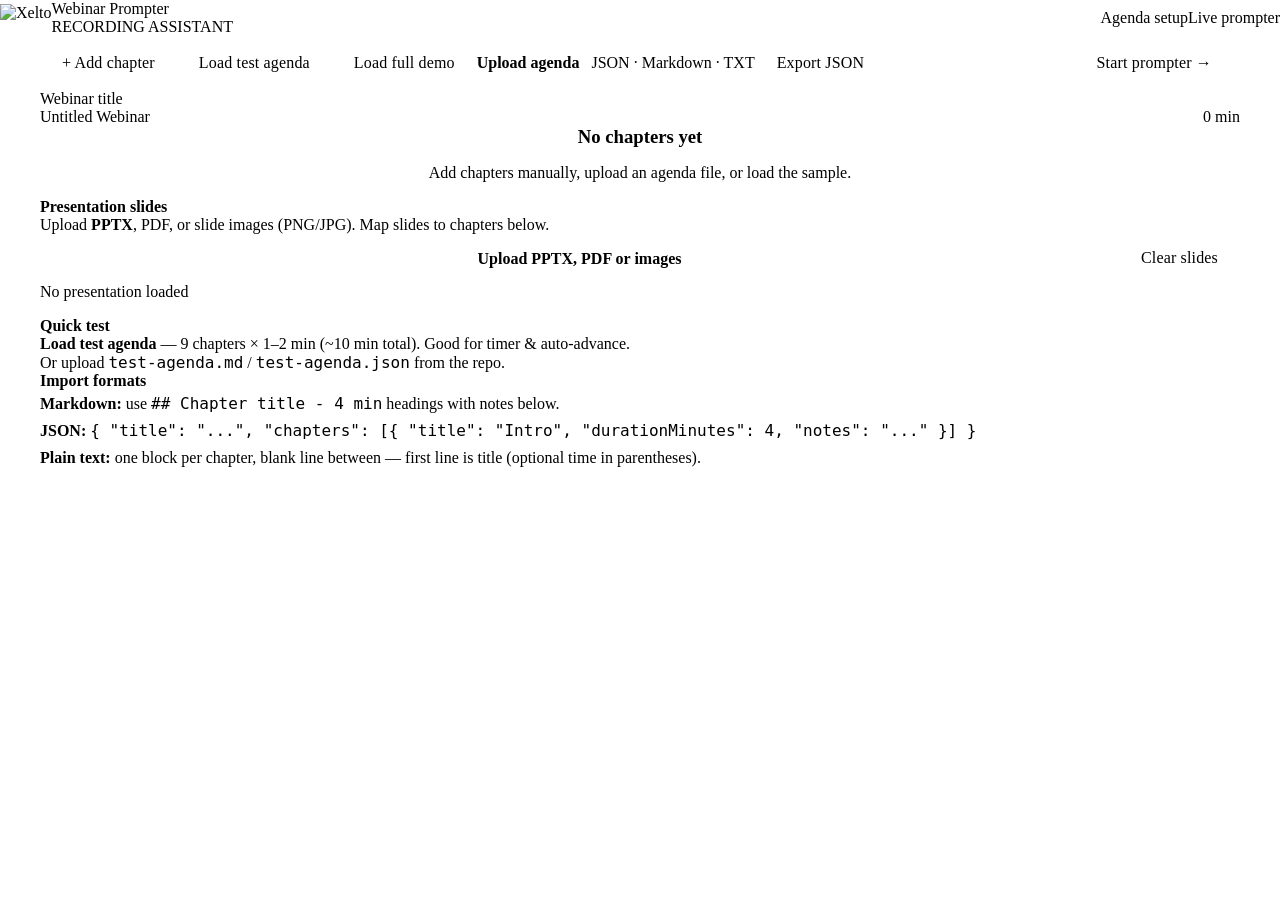
==== index.html @ 376e6796 "Make progress bars taller and more visible with glow and shimmer - Increase track height (16px promp" ====
<!DOCTYPE html>
<html lang="en">
<head>
  <meta charset="UTF-8" />
  <meta name="viewport" content="width=device-width, initial-scale=1.0" />
  <title>Xelto Webinar Prompter</title>
  <link rel="icon" href="assets/xelto/assets/logos/xelto-logo-compact.png" type="image/png" />
  <link rel="stylesheet" href="css/xelto.css" />
  <link rel="stylesheet" href="css/app.css" />
</head>
<body>
  <div class="app-shell">
    <header class="app-header">
      <div class="brand">
        <img class="brand-logo" src="assets/xelto/assets/logos/xelto-logo-white.png" alt="Xelto" />
        <div class="brand-text">
          <h1>Webinar Prompter</h1>
          <span>Recording assistant</span>
        </div>
      </div>
      <nav class="nav-tabs" role="tablist">
        <button class="nav-tab active" data-view="editor" role="tab">Agenda setup</button>
        <button class="nav-tab" data-view="prompter" role="tab">Live prompter</button>
      </nav>
    </header>

    <main class="app-main">
      <!-- Editor -->
      <section id="editor-view" class="view active">
        <div class="editor-toolbar">
          <button id="btn-add-chapter" class="btn btn-primary">+ Add chapter</button>
          <button id="btn-load-sample" class="btn btn-primary">Load test agenda</button>
          <button id="btn-load-demo" class="btn btn-secondary">Load full demo</button>
          <label class="upload-zone" id="upload-zone" style="padding: var(--space-2) var(--space-4); border-width: 1px;">
            <input id="file-input" type="file" accept=".json,.md,.markdown,.txt" />
            <strong>Upload agenda</strong>
            <span style="font-size: var(--text-xs); color: var(--color-text-muted); margin-left: 8px;">JSON · Markdown · TXT</span>
          </label>
          <button id="btn-export" class="btn btn-secondary">Export JSON</button>
          <span class="spacer"></span>
          <button id="btn-start-prompter" class="btn btn-primary btn-lg">Start prompter →</button>
        </div>

        <div class="webinar-meta">
          <div>
            <label class="label" for="webinar-title">Webinar title</label>
            <input id="webinar-title" class="input" type="text" placeholder="e.g. Q2 Product Update" />
          </div>
          <div class="total-time">
            <span class="total-time-label">Total duration</span>
            <span id="total-time-value" class="total-time-value">0 min</span>
          </div>
        </div>

        <div id="chapters-list" class="chapters-list"></div>

        <div class="card card-body presentation-upload" style="margin-top: var(--space-5);">
          <h3 style="margin: 0 0 var(--space-3); font-size: var(--t-h4);">Presentation slides</h3>
          <p style="margin: 0 0 var(--space-3); font-size: var(--t-small); color: var(--color-text-muted);">
            Upload <strong>PPTX</strong>, PDF, or slide images (PNG/JPG). Map slides to chapters below.
          </p>
          <div class="editor-toolbar" style="margin-bottom: 0;">
            <label class="upload-zone" id="slide-upload-zone" style="padding: var(--space-3) var(--space-4); border-width: 1px; flex: 1;">
              <input id="slide-input" type="file" accept=".pptx,.pdf,image/png,image/jpeg,image/webp,image/gif" multiple />
              <strong>Upload PPTX, PDF or images</strong>
            </label>
            <button id="btn-clear-slides" class="btn btn-ghost" type="button">Clear slides</button>
          </div>
          <p id="slide-deck-info" class="field-hint" style="margin-top: var(--space-3);">No presentation loaded</p>

          <div id="slide-picker-panel" class="slide-picker-panel" hidden>
            <div class="slide-picker-header">
              <span class="label" style="margin: 0;">Przypisz slajd do chapteru</span>
              <span id="slide-picker-hint" class="field-hint">Kliknij chapter „Przypisz”, potem slajd</span>
              <button id="btn-slide-picker-cancel" class="btn btn-ghost" type="button">Anuluj</button>
            </div>
            <div id="slide-picker-grid" class="slide-picker-grid"></div>
          </div>
        </div>

        <div class="card card-body" style="margin-top: var(--space-6);">
          <h3 style="margin: 0 0 var(--space-3); font-size: var(--t-h4);">Quick test</h3>
          <p style="margin: 0 0 var(--space-3); font-size: var(--t-small); color: var(--color-text-muted);">
            <strong>Load test agenda</strong> — 9 chapters × 1–2 min (~10 min total). Good for timer & auto-advance.<br />
            Or upload <code>test-agenda.md</code> / <code>test-agenda.json</code> from the repo.
          </p>
          <h3 style="margin: var(--space-4) 0 var(--space-3); font-size: var(--t-h4);">Import formats</h3>
          <p style="margin: 0; font-size: var(--text-sm); color: var(--color-text-muted); line-height: 1.7;">
            <strong>Markdown:</strong> use <code>## Chapter title - 4 min</code> headings with notes below.<br />
            <strong>JSON:</strong> <code>{ "title": "...", "chapters": [{ "title": "Intro", "durationMinutes": 4, "notes": "..." }] }</code><br />
            <strong>Plain text:</strong> one block per chapter, blank line between — first line is title (optional time in parentheses).
          </p>
        </div>
      </section>

      <!-- Prompter -->
      <section id="prompter-view" class="view prompter-view">
        <div id="prompter-empty" class="empty-state card card-body" style="display: none;">
          <h3>No agenda loaded</h3>
          <p>Go to Agenda setup and add chapters first.</p>
        </div>

        <div id="prompter-content" class="prompter-layout">
          <aside class="prompter-sidebar">
            <div class="card card-body">
              <div style="font-size: var(--text-xs); text-transform: uppercase; letter-spacing: 0.06em; color: var(--color-text-muted);">Webinar</div>
              <div id="prompter-webinar-title" style="font-weight: 700; font-size: var(--text-lg); margin-top: var(--space-1);">—</div>
            </div>

            <div class="card card-body" style="flex: 1; display: flex; flex-direction: column; min-height: 200px;">
              <div style="font-size: var(--text-xs); text-transform: uppercase; letter-spacing: 0.06em; color: var(--color-text-muted); margin-bottom: var(--space-3);">Agenda outline</div>
              <div id="agenda-outline" class="agenda-outline"></div>
            </div>

            <div class="card card-body">
              <div class="settings-row">
                <input id="auto-advance" type="checkbox" checked />
                <label for="auto-advance">Auto-advance chapters</label>
              </div>
              <div class="settings-row" style="margin-top: var(--space-3);">
                <label for="advance-delay">Advance delay</label>
                <select id="advance-delay" class="select" style="width: auto;">
                  <option value="2">2 sec</option>
                  <option value="3" selected>3 sec</option>
                  <option value="5">5 sec</option>
                  <option value="10">10 sec</option>
                </select>
              </div>
              <hr style="border: none; border-top: 1px solid var(--color-border); margin: var(--space-4) 0;" />
              <div class="settings-row">
                <label for="notes-scroll-mode">Notes scroll</label>
                <select id="notes-scroll-mode" class="select" style="width: auto; flex: 1;">
                  <option value="timer">Sync with timer</option>
                  <option value="slow">Auto — slow</option>
                  <option value="medium">Auto — medium</option>
                  <option value="fast">Auto — fast</option>
                  <option value="off">Manual only</option>
                </select>
              </div>
              <div class="settings-row" style="margin-top: var(--space-3);">
                <input id="show-slides" type="checkbox" checked />
                <label for="show-slides">Show slides panel</label>
              </div>
              <div class="settings-row" style="margin-top: var(--space-2);">
                <input id="sync-slides-chapters" type="checkbox" checked />
                <label for="sync-slides-chapters">Auto: slajd = nr chapteru (gdy brak mapowania)</label>
              </div>
              <button id="btn-notes-scroll-reset" class="btn btn-ghost" type="button" style="margin-top: var(--space-3); width: 100%;">↺ Reset notes scroll</button>
            </div>
          </aside>

          <div class="prompter-stage">
            <div class="prompter-header">
              <div>
                <div id="chapter-number" class="chapter-label">Chapter 1 of 5</div>
                <h2 id="chapter-title-display" class="chapter-title">Intro</h2>
              </div>
              <div class="timer-block">
                <div id="timer-display" class="timer-display">04:00</div>
                <div class="timer-meta"><span id="timer-planned">/ 04:00 planned</span></div>
              </div>
            </div>

            <div class="progress-section">
              <div class="progress-labels">
                <span>This chapter</span>
                <span id="chapter-progress-label">0%</span>
              </div>
              <div class="progress-track">
                <div id="chapter-progress-fill" class="progress-fill" style="width: 0%"></div>
              </div>
            </div>

            <div class="progress-section">
              <div class="progress-labels">
                <span>Overall webinar</span>
                <span id="overall-progress-label">0%</span>
              </div>
              <div class="progress-track">
                <div id="overall-progress-fill" class="progress-fill overall" style="width: 0%"></div>
              </div>
            </div>

            <div class="prompter-main">
              <div id="slides-panel" class="slides-panel">
                <div class="slide-frame slide-frame--current">
                  <div class="slide-frame-header">
                    <span class="slide-label">Current slide</span>
                    <span id="slide-current-num" class="slide-num">—</span>
                  </div>
                  <div class="slide-img-wrap">
                    <img id="slide-current" class="slide-img" alt="Current slide" hidden />
                    <div id="slide-current-empty" class="slide-empty">No presentation — upload PDF or images in Agenda setup</div>
                  </div>
                </div>
                <div class="slide-frame slide-frame--next">
                  <div class="slide-frame-header">
                    <span class="slide-label">Next slide</span>
                    <span id="slide-next-num" class="slide-num">—</span>
                  </div>
                  <div class="slide-img-wrap slide-img-wrap--small">
                    <img id="slide-next" class="slide-img" alt="Next slide" hidden />
                    <div id="slide-next-empty" class="slide-empty">—</div>
                  </div>
                </div>
                <div class="slide-nav">
                  <button id="btn-slide-prev" class="btn btn-ghost btn-on-dark btn-icon" type="button" title="Previous slide">←</button>
                  <button id="btn-slide-next" class="btn btn-ghost btn-on-dark btn-icon" type="button" title="Next slide">→</button>
                </div>
              </div>

              <div class="notes-panel">
                <div class="notes-panel-header">
                  <h3>Speaker notes</h3>
                  <div class="notes-scroll-actions">
                    <button id="btn-notes-up" class="btn btn-ghost btn-on-dark btn-icon" type="button" title="Scroll up">▲</button>
                    <button id="btn-notes-down" class="btn btn-ghost btn-on-dark btn-icon" type="button" title="Scroll down">▼</button>
                  </div>
                </div>
                <div class="notes-scrollable" id="notes-scroll-panel">
                  <div id="notes-content" class="notes-content empty">No notes for this chapter.</div>
                </div>
              </div>
            </div>

            <div class="prompter-controls">
              <button id="btn-prev" class="btn btn-secondary" title="Previous chapter">← Prev</button>
              <button id="btn-play-pause" class="btn btn-primary btn-lg btn-play-pause">Start</button>
              <button id="btn-next" class="btn btn-secondary" title="Next chapter">Next →</button>
              <button id="btn-reset-chapter" class="btn btn-ghost btn-on-dark" title="Reset chapter timer">↺ Reset</button>
              <button id="btn-add-minute" class="btn btn-ghost btn-on-dark" title="Add 1 minute">+1 min</button>
              <button id="btn-fullscreen" class="btn btn-secondary" title="Fullscreen mode">⛶ Fullscreen</button>
            </div>

            <p class="keyboard-hints">
              <kbd>Space</kbd> start/pause · <kbd>←</kbd><kbd>→</kbd> chapter ·
              <kbd>PgUp</kbd><kbd>PgDn</kbd> slide · <kbd>↑</kbd><kbd>↓</kbd> notes ·
              <kbd>R</kbd> reset · <kbd>F</kbd> fullscreen
            </p>
          </div>
        </div>
      </section>
    </main>
  </div>

  <!-- Fullscreen overlay -->
  <div id="prompter-fullscreen" class="prompter-fullscreen">
    <div class="fs-header">
      <img class="fs-logo" src="assets/xelto/assets/logos/xelto-logo-white.png" alt="Xelto" />
      <button id="btn-exit-fullscreen" class="btn btn-on-dark fullscreen-exit">✕ Exit</button>
    </div>

    <div class="fullscreen-top">
      <div>
        <div class="chapter-label" id="fs-chapter-number">Chapter 1 of 9</div>
        <h2 id="fs-chapter-title" class="chapter-title">—</h2>
      </div>
      <div id="fs-timer" class="timer-display">00:00</div>
    </div>

    <div class="progress-track progress-track--fs" style="flex-shrink: 0;">
      <div id="fs-progress-fill" class="progress-fill" style="width: 0%"></div>
    </div>

    <div class="fs-body-grid">
      <div id="fs-slides-panel" class="fs-slides-panel">
        <div class="slide-frame slide-frame--current">
          <span class="slide-label">Current</span>
          <div class="slide-img-wrap">
            <img id="fs-slide-current" class="slide-img" alt="" hidden />
          </div>
        </div>
        <div class="slide-frame slide-frame--next">
          <span class="slide-label">Next</span>
          <div class="slide-img-wrap slide-img-wrap--small">
            <img id="fs-slide-next" class="slide-img" alt="" hidden />
          </div>
        </div>
      </div>

      <div class="fs-notes-panel">
        <div class="notes-panel-header">
          <h3 class="fs-notes-label">Speaker notes</h3>
          <div class="notes-scroll-actions">
            <button id="fs-btn-notes-up" class="btn btn-ghost btn-on-dark btn-icon" type="button">▲</button>
            <button id="fs-btn-notes-down" class="btn btn-ghost btn-on-dark btn-icon" type="button">▼</button>
          </div>
        </div>
        <div class="notes-scrollable" id="fs-notes-scroll-panel">
          <div id="fs-notes" class="notes-content">—</div>
        </div>
      </div>
    </div>

    <div class="fs-controls">
      <button id="fs-btn-prev" class="btn btn-secondary" title="Previous">← Prev</button>
      <button id="fs-btn-play-pause" class="btn btn-primary btn-lg btn-play-pause">Start</button>
      <button id="fs-btn-next" class="btn btn-secondary" title="Next">Next →</button>
      <button id="fs-btn-reset" class="btn btn-ghost btn-on-dark" title="Reset">↺ Reset</button>
      <button id="fs-btn-add-minute" class="btn btn-ghost btn-on-dark" title="+1 min">+1 min</button>
    </div>
  </div>

  <!-- Auto-advance countdown -->
  <div id="advance-overlay" class="advance-overlay">
    <div class="advance-overlay-content">
      <div id="advance-count" class="advance-countdown">3</div>
      <p>Next chapter starting… <button id="advance-cancel" class="btn btn-on-dark" style="margin-left: 8px;">Cancel</button></p>
    </div>
  </div>

  <div id="toast" class="toast" role="status"></div>

  <script type="module" src="js/app.js"></script>
</body>
</html>
---- css/xelto.css ----
/* Webinar prompter — built on official Xelto design system */
@import url("../assets/xelto/colors_and_type.css");

/* App semantic aliases (map to DS tokens) */
:root {
  --color-bg: var(--bg-2);
  --color-surface: var(--bg-1);
  --color-surface-elevated: var(--bg-1);
  --color-text: var(--fg-1);
  --color-text-muted: var(--fg-3);
  --color-text-inverse: var(--fg-on-dark);
  --color-primary: var(--accent);
  --color-primary-hover: #ff2233;
  --color-accent: var(--brand);
  --color-border: var(--line);
  --color-success: var(--xel-indigo-300);
  --color-danger: var(--xel-red);

  --radius-sm: var(--r-sm);
  --radius-md: var(--r-md);
  --radius-lg: var(--r-lg);
  --radius-full: var(--r-pill);

  --shadow-sm: var(--shadow-sm);
  --shadow-md: var(--shadow-md);
  --shadow-lg: var(--shadow-lg);

  --transition-fast: 150ms ease;
  --transition-base: 250ms ease;
}

.prompter-theme {
  --color-bg: var(--xel-navy);
  --color-surface: var(--xel-navy-800);
  --color-surface-elevated: var(--xel-indigo-700);
  --color-text: var(--fg-on-dark);
  --color-text-muted: var(--fg-on-dark-2);
  --color-border: rgba(255, 255, 255, 0.12);
}

*,
*::before,
*::after {
  box-sizing: border-box;
}

html {
  font-size: 16px;
  -webkit-font-smoothing: antialiased;
}

body {
  margin: 0;
  font-family: var(--font-sans);
  font-size: var(--t-body);
  line-height: var(--lh-normal);
  color: var(--color-text);
  background: var(--color-bg);
}

/* Buttons — matches core/Button.jsx */
.btn {
  display: inline-flex;
  align-items: center;
  justify-content: center;
  gap: 9px;
  padding: 13px 22px;
  font-family: var(--font-sans);
  font-size: var(--t-small);
  font-weight: var(--fw-semibold);
  letter-spacing: 0.01em;
  line-height: 1.4;
  border: 0;
  border-radius: var(--r-sm);
  cursor: pointer;
  transition: all 0.2s cubic-bezier(0.2, 0.7, 0.2, 1);
  white-space: nowrap;
}

.btn:active:not(:disabled) {
  transform: scale(0.98);
}

.btn:disabled {
  opacity: 0.5;
  cursor: not-allowed;
}

.btn-primary {
  background: var(--xel-red);
  color: var(--xel-white);
  box-shadow: var(--shadow-sm);
}

.btn-primary:hover:not(:disabled) {
  background: var(--color-primary-hover);
  box-shadow: var(--shadow-glow);
}

.btn-secondary {
  background: var(--xel-indigo);
  color: var(--xel-white);
}

.btn-secondary:hover:not(:disabled) {
  background: var(--xel-indigo-700);
}

.btn-ghost {
  background: transparent;
  color: var(--xel-indigo);
  border: 1.5px solid var(--line-strong);
}

.btn-ghost:hover:not(:disabled) {
  background: var(--xel-indigo-100);
}

/* Buttons on dark surfaces (prompter + fullscreen) */
.btn-on-dark,
.prompter-theme .prompter-controls .btn-ghost,
.prompter-fullscreen .btn-ghost {
  background: rgba(255, 255, 255, 0.1);
  color: var(--xel-white);
  border: 1.5px solid rgba(255, 255, 255, 0.35);
}

.btn-on-dark:hover:not(:disabled),
.prompter-theme .prompter-controls .btn-ghost:hover:not(:disabled),
.prompter-fullscreen .btn-ghost:hover:not(:disabled) {
  background: rgba(255, 255, 255, 0.18);
  color: var(--xel-white);
}

.prompter-theme .btn-ghost {
  color: var(--fg-on-dark);
  border-color: rgba(255, 255, 255, 0.3);
}

.prompter-theme .btn-ghost:hover:not(:disabled) {
  background: rgba(255, 255, 255, 0.08);
}

.btn-danger {
  background: transparent;
  color: var(--xel-red);
  border: 1.5px solid var(--xel-red);
}

.btn-danger:hover:not(:disabled) {
  background: var(--xel-red);
  color: var(--xel-white);
}

.btn-lg {
  padding: 16px 28px;
  font-size: var(--t-body);
}

.btn-icon {
  padding: 9px;
  min-width: 2.25rem;
}

/* Form controls */
.input,
.textarea,
.select {
  width: 100%;
  padding: var(--space-2) var(--space-3);
  font-family: var(--font-sans);
  font-size: var(--t-small);
  color: var(--color-text);
  background: var(--color-surface);
  border: 1px solid var(--color-border);
  border-radius: var(--r-sm);
  transition: border-color var(--transition-fast), box-shadow var(--transition-fast);
}

.input:focus,
.textarea:focus,
.select:focus {
  outline: none;
  border-color: var(--focus);
  box-shadow: 0 0 0 3px rgba(44, 39, 96, 0.12);
}

.textarea {
  resize: vertical;
  min-height: 4rem;
}

.label {
  display: block;
  margin-bottom: var(--space-1);
  font-size: var(--t-small);
  font-weight: var(--fw-semibold);
  color: var(--color-text);
}

.field-hint {
  margin-top: var(--space-1);
  font-size: var(--t-caption);
  color: var(--color-text-muted);
}

/* Cards */
.card {
  background: var(--color-surface);
  border: 1px solid var(--color-border);
  border-radius: var(--r-md);
  box-shadow: var(--shadow-sm);
}

.card-header {
  padding: var(--space-4) var(--space-5);
  border-bottom: 1px solid var(--color-border);
}

.card-body {
  padding: var(--space-5);
}

/* Progress bar — brand gradient */
.progress-track {
  height: 12px;
  background: var(--xel-grey-light);
  border-radius: var(--r-pill);
  overflow: hidden;
  box-shadow: inset 0 1px 4px rgba(8, 22, 45, 0.12);
}

.prompter-theme .progress-track {
  height: 16px;
  background: rgba(255, 255, 255, 0.14);
  box-shadow: inset 0 2px 8px rgba(0, 0, 0, 0.4);
  border: 1px solid rgba(255, 255, 255, 0.14);
}

.progress-fill {
  position: relative;
  height: 100%;
  background: var(--xel-gradient);
  border-radius: var(--r-pill);
  transition: width 100ms linear;
  box-shadow:
    0 0 14px rgba(227, 6, 19, 0.65),
    0 0 6px rgba(227, 6, 19, 0.45),
    inset 0 1px 0 rgba(255, 255, 255, 0.25);
}

.progress-fill::after {
  content: "";
  position: absolute;
  top: 2px;
  right: 3px;
  bottom: 2px;
  width: 5px;
  border-radius: var(--r-pill);
  background: rgba(255, 255, 255, 0.85);
  box-shadow: 0 0 10px rgba(255, 255, 255, 0.7);
  animation: progress-edge-pulse 1.4s ease-in-out infinite;
}

.progress-fill.overall {
  background: var(--xel-gradient-soft);
  box-shadow:
    0 0 14px rgba(44, 39, 96, 0.55),
    0 0 8px rgba(227, 6, 19, 0.35),
    inset 0 1px 0 rgba(255, 255, 255, 0.2);
}

.progress-running .progress-fill::before {
  content: "";
  position: absolute;
  inset: 0;
  border-radius: inherit;
  background: linear-gradient(
    105deg,
    transparent 0%,
    transparent 40%,
    rgba(255, 255, 255, 0.35) 50%,
    transparent 60%,
    transparent 100%
  );
  background-size: 220% 100%;
  animation: progress-shimmer 2.2s linear infinite;
}

@keyframes progress-edge-pulse {
  0%,
  100% {
    opacity: 0.55;
    transform: scaleY(0.85);
  }
  50% {
    opacity: 1;
    transform: scaleY(1);
  }
}

@keyframes progress-shimmer {
  0% {
    background-position: 120% 0;
  }
  100% {
    background-position: -120% 0;
  }
}

/* Badge */
.badge {
  display: inline-flex;
  align-items: center;
  padding: 2px 8px;
  font-family: var(--font-mono);
  font-size: 11px;
  font-weight: var(--fw-semibold);
  letter-spacing: 0.04em;
  border-radius: var(--r-pill);
  background: var(--xel-grey-bg);
  color: var(--fg-3);
}

.badge-active {
  background: var(--xel-red-50);
  color: var(--xel-red);
}

.badge-done {
  background: var(--xel-indigo-100);
  color: var(--xel-indigo);
}

/* Eyebrow label — from slide system */
.eyebrow {
  font-family: var(--font-sans);
  font-weight: var(--fw-bold);
  font-size: var(--t-caption);
  letter-spacing: var(--tracking-wide);
  text-transform: uppercase;
  color: var(--accent);
}

.accent-rule {
  width: 64px;
  height: 5px;
  border-radius: var(--r-pill);
  background: var(--xel-gradient);
}
---- css/app.css ----
.app-shell {
  min-height: 100vh;
  display: flex;
  flex-direction: column;
}

/* Header — dark navy like slide TitleSlide */
.app-header {
  display: flex;
  align-items: center;
  justify-content: space-between;
  gap: var(--space-4);
  padding: var(--space-4) var(--space-6);
  background: var(--xel-navy);
  color: var(--xel-white);
  box-shadow: var(--shadow-md);
}

.brand {
  display: flex;
  align-items: center;
  gap: var(--space-4);
}

.brand-logo {
  height: 28px;
  width: auto;
  max-width: 110px;
  object-fit: contain;
  object-position: left center;
  display: block;
  flex-shrink: 0;
}

.brand-text h1 {
  margin: 0;
  font-family: var(--font-display);
  font-size: var(--t-h4);
  font-weight: var(--fw-bold);
  letter-spacing: var(--tracking-tight);
}

.brand-text span {
  font-size: var(--t-caption);
  color: var(--fg-on-dark-2);
  text-transform: uppercase;
  letter-spacing: var(--tracking-wide);
}

.nav-tabs {
  display: flex;
  gap: var(--space-1);
  background: var(--xel-navy-800);
  padding: var(--space-1);
  border-radius: var(--r-md);
}

.nav-tab {
  padding: var(--space-2) var(--space-4);
  font-family: var(--font-sans);
  font-size: var(--t-small);
  font-weight: var(--fw-semibold);
  color: var(--fg-on-dark-2);
  background: transparent;
  border: none;
  border-radius: var(--r-sm);
  cursor: pointer;
  transition: all var(--transition-fast);
}

.nav-tab:hover {
  color: var(--xel-white);
}

.nav-tab.active {
  background: var(--xel-red);
  color: var(--xel-white);
}

.app-main {
  flex: 1;
  padding: var(--space-6);
  max-width: 1200px;
  width: 100%;
  margin: 0 auto;
}

.view {
  display: none;
}

.view.active {
  display: block;
}

/* Editor */
.editor-toolbar {
  display: flex;
  flex-wrap: wrap;
  align-items: center;
  gap: var(--space-3);
  margin-bottom: var(--space-5);
}

.editor-toolbar .spacer {
  flex: 1;
}

.webinar-meta {
  display: grid;
  grid-template-columns: 1fr auto;
  gap: var(--space-4);
  margin-bottom: var(--space-5);
}

.total-time {
  display: flex;
  flex-direction: column;
  align-items: flex-end;
  justify-content: center;
  padding: var(--space-4) var(--space-5);
  background: var(--xel-indigo);
  color: var(--xel-white);
  border-radius: var(--r-md);
  min-width: 140px;
  box-shadow: var(--shadow-md);
}

.total-time-label {
  font-size: var(--t-caption);
  text-transform: uppercase;
  letter-spacing: var(--tracking-wide);
  color: rgba(255, 255, 255, 0.72);
}

.total-time-value {
  font-family: var(--font-mono);
  font-size: var(--t-h3);
  font-weight: var(--fw-semibold);
  font-variant-numeric: tabular-nums;
}

.chapters-list {
  display: flex;
  flex-direction: column;
  gap: var(--space-3);
}

.chapter-card {
  display: grid;
  grid-template-columns: auto 1fr auto;
  gap: var(--space-4);
  padding: var(--space-4);
  background: var(--color-surface);
  border: 1px solid var(--color-border);
  border-radius: var(--r-md);
  transition: border-color var(--transition-fast), box-shadow var(--transition-fast);
}

.chapter-card:hover {
  border-color: var(--xel-indigo-300);
  box-shadow: var(--shadow-sm);
}

.chapter-card.dragging {
  opacity: 0.5;
}

.chapter-drag {
  display: flex;
  flex-direction: column;
  align-items: center;
  gap: var(--space-1);
  padding-top: var(--space-2);
  color: var(--color-text-muted);
  cursor: grab;
  user-select: none;
}

.chapter-drag:active {
  cursor: grabbing;
}

.chapter-index {
  font-family: var(--font-mono);
  font-size: var(--t-caption);
  font-weight: var(--fw-semibold);
  color: var(--xel-red);
}

.chapter-fields {
  display: grid;
  grid-template-columns: 1fr 100px;
  gap: var(--space-3);
}

.chapter-fields .notes-field {
  grid-column: 1 / -1;
}

.chapter-actions {
  display: flex;
  flex-direction: column;
  gap: var(--space-2);
  padding-top: var(--space-1);
}

.empty-state {
  text-align: center;
  padding: var(--space-9) var(--space-6);
  color: var(--color-text-muted);
}

.empty-state h3 {
  margin: 0 0 var(--space-2);
  font-family: var(--font-display);
  color: var(--color-text);
}

.upload-zone {
  border: 2px dashed var(--line);
  border-radius: var(--r-md);
  padding: var(--space-8);
  text-align: center;
  cursor: pointer;
  transition: border-color var(--transition-fast), background var(--transition-fast);
}

.upload-zone:hover,
.upload-zone.dragover {
  border-color: var(--xel-red);
  background: var(--xel-red-50);
}

.upload-zone input {
  display: none;
}

.upload-zone p {
  margin: var(--space-2) 0 0;
  font-size: var(--t-small);
  color: var(--color-text-muted);
}

/* Prompter */
.prompter-view {
  min-height: calc(100vh - 80px);
}

.prompter-view.active {
  display: flex;
  flex-direction: column;
}

.prompter-layout {
  flex: 1;
  display: grid;
  grid-template-columns: 280px 1fr;
  gap: var(--space-5);
  min-height: 0;
}

.prompter-sidebar {
  display: flex;
  flex-direction: column;
  gap: var(--space-4);
}

.agenda-outline {
  flex: 1;
  overflow-y: auto;
  display: flex;
  flex-direction: column;
  gap: 0;
}

/* Agenda outline — styled like AgendaSlide */
.outline-item {
  display: flex;
  align-items: flex-start;
  gap: var(--space-3);
  padding: var(--space-3) var(--space-2);
  border-bottom: 1px solid var(--color-border);
  font-size: var(--t-small);
  cursor: pointer;
  transition: background var(--transition-fast);
}

.outline-item:hover {
  background: var(--xel-grey-bg);
}

.prompter-theme .outline-item {
  border-bottom-color: rgba(255, 255, 255, 0.1);
}

.prompter-theme .outline-item .title {
  color: rgba(255, 255, 255, 0.92);
}

.prompter-theme .outline-item .time {
  color: rgba(255, 255, 255, 0.5);
}

.prompter-theme .outline-item:hover {
  background: rgba(255, 255, 255, 0.08);
}

.outline-item.current {
  background: var(--xel-red-50);
  border-left: 3px solid var(--xel-red);
  padding-left: calc(var(--space-2) - 3px);
}

.prompter-theme .outline-item.current {
  background: rgba(227, 6, 19, 0.22);
  border-left-color: var(--xel-red);
}

.prompter-theme .outline-item.current .title {
  color: var(--xel-white);
}

.prompter-theme .outline-item.current .outline-num {
  color: var(--xel-red);
  filter: brightness(1.3);
}

.prompter-theme .outline-item.current .time {
  color: rgba(255, 255, 255, 0.72);
}

.outline-item.done {
  opacity: 0.55;
}

.outline-item .outline-num {
  font-family: var(--font-mono);
  font-weight: var(--fw-semibold);
  font-size: var(--t-small);
  color: var(--xel-red);
  min-width: 28px;
}

.outline-item .time {
  flex-shrink: 0;
  font-family: var(--font-mono);
  font-variant-numeric: tabular-nums;
  font-size: var(--t-caption);
  color: var(--color-text-muted);
}

.outline-item .title {
  flex: 1;
  font-weight: var(--fw-semibold);
}

.prompter-stage {
  display: flex;
  flex-direction: column;
  gap: var(--space-5);
  padding: var(--space-6);
  background: var(--xel-navy-800);
  border: 1px solid rgba(255, 255, 255, 0.1);
  border-radius: var(--r-lg);
  box-shadow: var(--shadow-md);
  color: var(--xel-white);
}

.prompter-theme .prompter-stage .chapter-title,
.prompter-theme .prompter-stage .timer-display {
  color: var(--xel-white);
}

.prompter-theme .prompter-stage .timer-meta,
.prompter-theme .prompter-stage .progress-labels {
  color: rgba(255, 255, 255, 0.75);
  font-size: var(--t-small);
}

.prompter-theme .prompter-stage .progress-labels span:last-child {
  color: var(--xel-white);
  font-family: var(--font-mono);
  font-size: var(--t-small);
}

.prompter-theme .progress-section {
  gap: var(--space-3);
}

.prompter-fullscreen .progress-track {
  height: 18px;
}

.prompter-theme .prompter-stage .notes-panel {
  background: rgba(255, 255, 255, 0.07);
  border-color: rgba(255, 255, 255, 0.12);
  flex: 1;
  min-height: 0;
  display: flex;
  flex-direction: column;
}

.prompter-theme .prompter-stage .notes-scrollable {
  flex: 1;
  min-height: 120px;
}

.prompter-theme .prompter-stage .notes-panel h3 {
  color: rgba(255, 255, 255, 0.55);
}

.prompter-theme .prompter-stage .notes-content {
  color: rgba(255, 255, 255, 0.92);
}

.prompter-theme .prompter-stage .notes-content.empty {
  color: rgba(255, 255, 255, 0.45);
}

.prompter-theme .prompter-controls {
  background: rgba(0, 0, 0, 0.25);
  border-top-color: rgba(255, 255, 255, 0.12);
}

.prompter-theme .keyboard-hints {
  color: rgba(255, 255, 255, 0.5);
}

.prompter-theme .keyboard-hints kbd {
  background: rgba(255, 255, 255, 0.1);
  border-color: rgba(255, 255, 255, 0.2);
  color: rgba(255, 255, 255, 0.85);
}

.prompter-header {
  display: flex;
  align-items: flex-start;
  justify-content: space-between;
  gap: var(--space-4);
}

.chapter-label {
  margin-bottom: var(--space-1);
  font-family: var(--font-sans);
  font-weight: var(--fw-bold);
  font-size: var(--t-caption);
  letter-spacing: var(--tracking-wide);
  text-transform: uppercase;
  color: var(--xel-red);
}

.chapter-title {
  margin: 0;
  font-family: var(--font-display);
  font-size: var(--t-h1);
  font-weight: var(--fw-bold);
  line-height: var(--lh-snug);
  letter-spacing: var(--tracking-tight);
}

.timer-block {
  text-align: right;
  flex-shrink: 0;
}

.timer-display {
  font-size: clamp(2.5rem, 6vw, 4rem);
  font-weight: var(--fw-semibold);
  font-variant-numeric: tabular-nums;
  line-height: 1;
  color: var(--color-text);
  font-family: var(--font-mono);
}

.timer-display.warning {
  color: var(--xel-red);
}

.timer-display.critical {
  color: var(--xel-red);
  animation: pulse 1s ease infinite;
  text-shadow: var(--shadow-glow);
}

@keyframes pulse {
  0%,
  100% {
    opacity: 1;
  }
  50% {
    opacity: 0.7;
  }
}

.timer-meta {
  font-size: var(--t-small);
  color: var(--color-text-muted);
  margin-top: var(--space-1);
  font-family: var(--font-mono);
}

.progress-section {
  display: flex;
  flex-direction: column;
  gap: var(--space-2);
}

.progress-labels {
  display: flex;
  justify-content: space-between;
  font-size: var(--t-caption);
  color: var(--color-text-muted);
  text-transform: uppercase;
  letter-spacing: var(--tracking-wide);
  font-weight: var(--fw-bold);
}

.notes-panel {
  flex: 1;
  padding: var(--space-5);
  background: var(--xel-grey-bg);
  border-radius: var(--r-md);
  border: 1px solid var(--color-border);
  min-height: 200px;
  display: flex;
  flex-direction: column;
  min-height: 0;
}

.notes-scrollable {
  overflow-y: auto;
  max-height: min(420px, 45vh);
  scroll-behavior: smooth;
}

.notes-panel-header {
  display: flex;
  align-items: center;
  justify-content: space-between;
  gap: var(--space-3);
  flex-shrink: 0;
  margin-bottom: var(--space-3);
}

.notes-panel-header h3 {
  margin: 0;
}

.notes-scroll-actions {
  display: flex;
  gap: var(--space-1);
}

.prompter-main {
  display: grid;
  grid-template-columns: minmax(200px, 340px) 1fr;
  gap: var(--space-4);
  flex: 1;
  min-height: 0;
}

.prompter-main.slides-hidden {
  grid-template-columns: 1fr;
}

.prompter-main.slides-hidden .slides-panel {
  display: none;
}

/* Slides panel */
.slides-panel {
  display: flex;
  flex-direction: column;
  gap: var(--space-3);
  min-width: 0;
}

.slide-frame {
  background: rgba(0, 0, 0, 0.35);
  border: 1px solid rgba(255, 255, 255, 0.12);
  border-radius: var(--r-md);
  padding: var(--space-3);
}

.slide-frame-header {
  display: flex;
  justify-content: space-between;
  align-items: center;
  margin-bottom: var(--space-2);
}

.slide-label {
  font-size: var(--t-caption);
  font-weight: var(--fw-bold);
  text-transform: uppercase;
  letter-spacing: var(--tracking-wide);
  color: rgba(255, 255, 255, 0.55);
}

.slide-num {
  font-family: var(--font-mono);
  font-size: var(--t-caption);
  color: var(--xel-red);
}

.slide-img-wrap {
  aspect-ratio: 16 / 9;
  background: rgba(0, 0, 0, 0.4);
  border-radius: var(--r-sm);
  overflow: hidden;
  display: flex;
  align-items: center;
  justify-content: center;
}

.slide-img-wrap--small {
  aspect-ratio: 16 / 9;
  max-height: 100px;
}

.slide-img {
  width: 100%;
  height: 100%;
  object-fit: contain;
  display: block;
}

.slide-empty {
  font-size: var(--t-caption);
  color: rgba(255, 255, 255, 0.4);
  text-align: center;
  padding: var(--space-4);
  line-height: 1.4;
}

.slide-nav {
  display: flex;
  gap: var(--space-2);
  justify-content: center;
}

.presentation-upload .upload-zone {
  margin: 0;
  padding: var(--space-4);
}

.slide-map-fields {
  grid-column: 1 / -1;
  display: grid;
  grid-template-columns: 90px 90px 1fr auto;
  gap: var(--space-3);
  align-items: end;
  padding-top: var(--space-2);
  border-top: 1px dashed var(--color-border);
  margin-top: var(--space-2);
}

.slide-map-fields .field-hint-inline {
  font-size: var(--t-caption);
  color: var(--color-text-muted);
  align-self: center;
}

.slide-picker-panel {
  margin-top: var(--space-4);
  padding: var(--space-4);
  border: 1px solid var(--color-border);
  border-radius: var(--r-md);
  background: var(--xel-grey-bg);
}

.slide-picker-panel[hidden] {
  display: none !important;
}

.slide-picker-header {
  display: flex;
  flex-wrap: wrap;
  align-items: center;
  gap: var(--space-3);
  margin-bottom: var(--space-3);
}

.slide-picker-grid {
  display: grid;
  grid-template-columns: repeat(auto-fill, minmax(100px, 1fr));
  gap: var(--space-2);
  max-height: 280px;
  overflow-y: auto;
}

.slide-picker-thumb {
  position: relative;
  aspect-ratio: 16 / 9;
  border: 2px solid var(--color-border);
  border-radius: var(--r-sm);
  overflow: hidden;
  cursor: pointer;
  background: var(--xel-navy);
  padding: 0;
}

.slide-picker-thumb:hover {
  border-color: var(--xel-indigo-300);
}

.slide-picker-thumb.picking-active {
  border-color: var(--xel-red);
  box-shadow: 0 0 0 2px rgba(227, 6, 19, 0.35);
}

.slide-picker-thumb img {
  width: 100%;
  height: 100%;
  object-fit: cover;
  display: block;
}

.slide-picker-thumb span {
  position: absolute;
  bottom: 2px;
  left: 4px;
  font-family: var(--font-mono);
  font-size: 10px;
  font-weight: 600;
  color: #fff;
  text-shadow: 0 1px 3px rgba(0, 0, 0, 0.8);
}

.chapter-card.picking-slide {
  outline: 2px solid var(--xel-red);
  outline-offset: 2px;
}

.slide-range-badge {
  display: inline-block;
  margin-left: var(--space-2);
  font-family: var(--font-mono);
  font-size: var(--t-caption);
  color: var(--xel-indigo);
  background: var(--xel-indigo-100);
  padding: 2px 6px;
  border-radius: var(--r-pill);
}

.notes-panel h3 {
  margin: 0 0 var(--space-3);
  font-size: var(--t-caption);
  font-weight: var(--fw-bold);
  text-transform: uppercase;
  letter-spacing: var(--tracking-wide);
  color: var(--color-text-muted);
}

.notes-content {
  font-size: var(--t-body-lg);
  line-height: var(--lh-normal);
  white-space: pre-wrap;
  color: var(--fg-2);
}

.notes-content.empty {
  color: var(--color-text-muted);
  font-style: italic;
  font-size: var(--t-body);
}

.prompter-controls {
  display: flex;
  align-items: center;
  justify-content: center;
  flex-wrap: wrap;
  gap: var(--space-3);
  padding: var(--space-4);
  background: rgba(0, 0, 0, 0.2);
  border-top: 1px solid rgba(255, 255, 255, 0.1);
  border-radius: 0 0 var(--r-lg) var(--r-lg);
}

.prompter-controls .btn-primary {
  min-width: 120px;
}

.keyboard-hints {
  text-align: center;
  font-size: var(--t-caption);
  color: var(--color-text-muted);
  margin-top: var(--space-3);
}

.keyboard-hints kbd {
  display: inline-block;
  padding: 2px 6px;
  font-family: var(--font-mono);
  font-size: var(--t-caption);
  background: var(--xel-grey-bg);
  border: 1px solid var(--color-border);
  border-radius: var(--r-xs);
}

/* Fullscreen — TitleSlide dark hero style */
.prompter-fullscreen {
  position: fixed;
  inset: 0;
  z-index: 1000;
  background: var(--xel-navy);
  color: var(--xel-white);
  display: none;
  flex-direction: column;
  padding: var(--space-6) var(--space-8) var(--space-5);
  overflow: hidden;
  gap: var(--space-4);
}

.prompter-fullscreen::before {
  content: "";
  position: absolute;
  inset: 0;
  background: url("../assets/xelto/assets/backgrounds/bg-dark-glow-1.jpg") center / cover no-repeat;
  z-index: 0;
  pointer-events: none;
}

.prompter-fullscreen::after {
  content: "";
  position: absolute;
  inset: 0;
  background: linear-gradient(
    135deg,
    rgba(8, 22, 45, 0.94) 0%,
    rgba(8, 22, 45, 0.78) 50%,
    rgba(44, 39, 96, 0.55) 100%
  );
  z-index: 1;
  pointer-events: none;
}

.prompter-fullscreen > * {
  position: relative;
  z-index: 2;
}

.prompter-fullscreen.active {
  display: flex;
}

.fs-header {
  display: flex;
  align-items: center;
  justify-content: space-between;
  flex-shrink: 0;
  gap: var(--space-4);
}

.prompter-fullscreen .fs-logo {
  height: 32px;
  width: auto;
  max-width: 130px;
  object-fit: contain;
  object-position: left center;
  display: block;
  flex-shrink: 0;
}

.fullscreen-top {
  display: flex;
  justify-content: space-between;
  align-items: flex-start;
  gap: var(--space-6);
  flex-shrink: 0;
}

.prompter-fullscreen .chapter-label {
  color: var(--xel-red);
}

.prompter-fullscreen .chapter-title {
  font-size: clamp(1.75rem, 4vw, 3rem);
  color: var(--xel-white);
  margin: 0;
}

.prompter-fullscreen .timer-display {
  font-size: clamp(2.5rem, 8vw, 5rem);
  color: var(--xel-white);
}

.prompter-fullscreen .timer-display.warning,
.prompter-fullscreen .timer-display.critical {
  color: var(--xel-red);
}

.prompter-fullscreen .fs-body-grid {
  flex: 1;
  min-height: 0;
  display: grid;
  grid-template-columns: minmax(180px, 28%) 1fr;
  gap: var(--space-5);
}

.prompter-fullscreen .fs-body-grid.slides-hidden {
  grid-template-columns: 1fr;
}

.prompter-fullscreen .fs-body-grid.slides-hidden .fs-slides-panel {
  display: none;
}

.fs-slides-panel {
  display: flex;
  flex-direction: column;
  gap: var(--space-3);
  min-height: 0;
  overflow-y: auto;
}

.prompter-fullscreen .fs-notes-panel {
  flex: 1;
  min-height: 0;
  display: flex;
  flex-direction: column;
  padding: var(--space-5) var(--space-6);
  background: rgba(0, 0, 0, 0.35);
  border: 1px solid rgba(255, 255, 255, 0.12);
  border-radius: var(--r-md);
  backdrop-filter: blur(8px);
}

.prompter-fullscreen .fs-notes-panel .notes-scrollable {
  flex: 1;
  max-height: none;
  min-height: 0;
}

.prompter-fullscreen .fs-notes-label {
  margin: 0 0 var(--space-3);
  font-size: var(--t-caption);
  font-weight: var(--fw-bold);
  text-transform: uppercase;
  letter-spacing: var(--tracking-wide);
  color: rgba(255, 255, 255, 0.5);
}

.prompter-fullscreen .notes-content {
  font-size: clamp(1.05rem, 2.2vw, 1.65rem);
  line-height: var(--lh-normal);
  color: rgba(255, 255, 255, 0.92);
}

.prompter-fullscreen .notes-content.empty {
  color: rgba(255, 255, 255, 0.4);
  font-style: italic;
}

.fs-controls {
  display: flex;
  align-items: center;
  justify-content: center;
  flex-wrap: wrap;
  gap: var(--space-3);
  flex-shrink: 0;
  padding: var(--space-4);
  background: rgba(0, 0, 0, 0.4);
  border: 1px solid rgba(255, 255, 255, 0.1);
  border-radius: var(--r-md);
}

.fs-controls .btn-primary {
  min-width: 120px;
}

.fullscreen-exit {
  flex-shrink: 0;
}

.advance-overlay {
  position: fixed;
  inset: 0;
  z-index: 1100;
  display: none;
  align-items: center;
  justify-content: center;
  background: rgba(8, 22, 45, 0.9);
  backdrop-filter: blur(4px);
}

.advance-overlay.active {
  display: flex;
}

.advance-overlay-content {
  text-align: center;
  color: var(--xel-white);
}

.advance-countdown {
  font-family: var(--font-display);
  font-size: 8rem;
  font-weight: var(--fw-bold);
  font-variant-numeric: tabular-nums;
  color: var(--xel-red);
  line-height: 1;
}

.advance-overlay-content p {
  font-size: var(--t-h4);
  margin-top: var(--space-4);
}

.settings-row {
  display: flex;
  align-items: center;
  gap: var(--space-3);
  font-size: var(--t-small);
}

.settings-row input[type="checkbox"] {
  width: 18px;
  height: 18px;
  accent-color: var(--xel-red);
}

.toast {
  position: fixed;
  bottom: var(--space-6);
  right: var(--space-6);
  padding: var(--space-3) var(--space-5);
  background: var(--xel-indigo);
  color: var(--xel-white);
  border-radius: var(--r-md);
  box-shadow: var(--shadow-lg);
  font-size: var(--t-small);
  z-index: 2000;
  opacity: 0;
  transform: translateY(10px);
  transition: opacity var(--transition-base), transform var(--transition-base);
  pointer-events: none;
}

.toast.show {
  opacity: 1;
  transform: translateY(0);
}

@media (max-width: 900px) {
  .prompter-layout {
    grid-template-columns: 1fr;
  }

  .prompter-sidebar {
    order: 2;
  }

  .prompter-main {
    grid-template-columns: 1fr;
  }

  .slides-panel {
    order: -1;
  }

  .slide-img-wrap:not(.slide-img-wrap--small) {
    max-height: 180px;
  }

  .chapter-fields {
    grid-template-columns: 1fr;
  }

  .webinar-meta {
    grid-template-columns: 1fr;
  }

  .total-time {
    align-items: flex-start;
  }
}
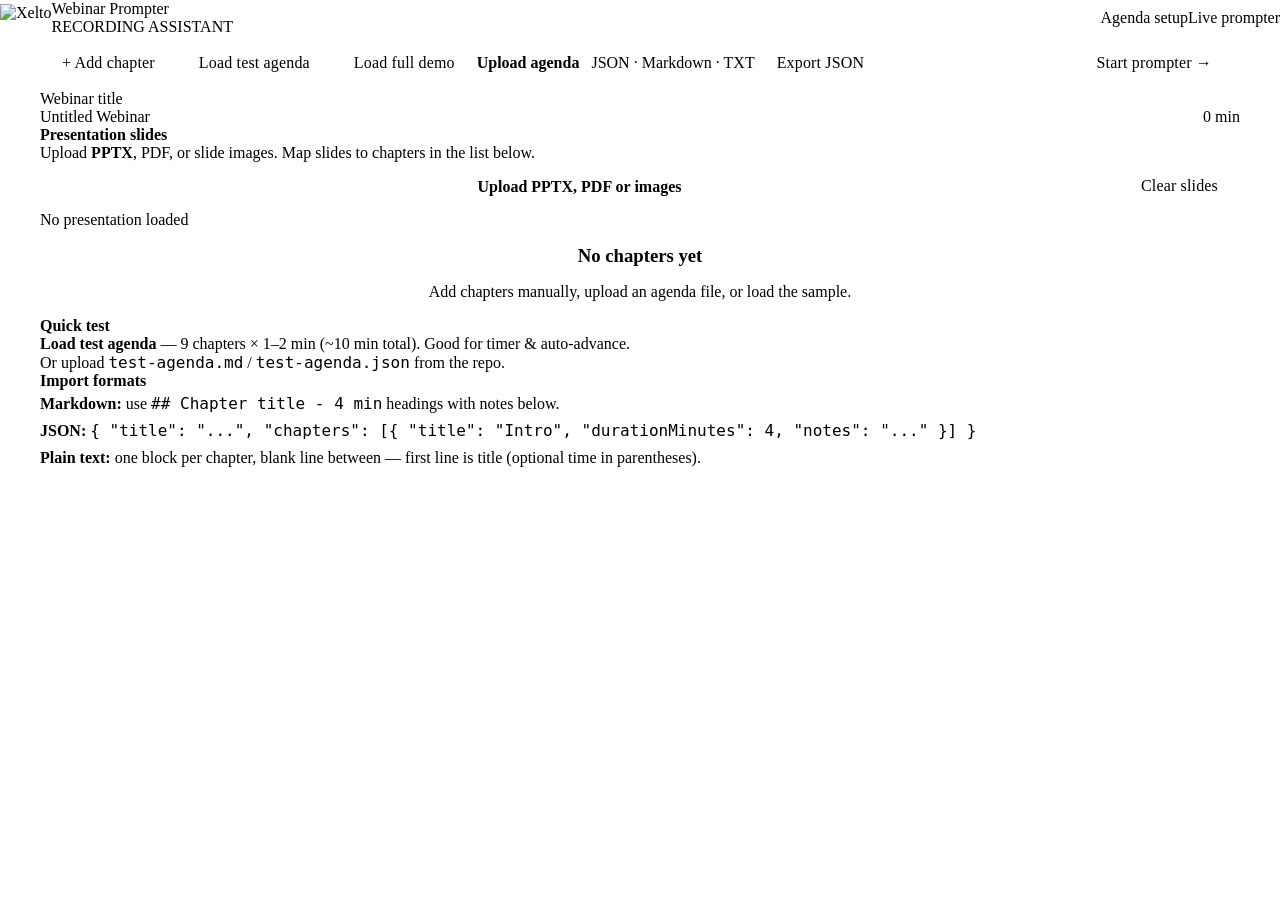
==== commit eb52b5b3: "Fix slide UI: thumbnails, scroll jump, muted counter - Move slide picker above chapter list; improve" ====
--- a/index.html
+++ b/index.html
@@ -52,12 +52,10 @@
           </div>
         </div>
 
-        <div id="chapters-list" class="chapters-list"></div>
-
         <div class="card card-body presentation-upload" style="margin-top: var(--space-5);">
           <h3 style="margin: 0 0 var(--space-3); font-size: var(--t-h4);">Presentation slides</h3>
           <p style="margin: 0 0 var(--space-3); font-size: var(--t-small); color: var(--color-text-muted);">
-            Upload <strong>PPTX</strong>, PDF, or slide images (PNG/JPG). Map slides to chapters below.
+            Upload <strong>PPTX</strong>, PDF, or slide images. Map slides to chapters in the list below.
           </p>
           <div class="editor-toolbar" style="margin-bottom: 0;">
             <label class="upload-zone" id="slide-upload-zone" style="padding: var(--space-3) var(--space-4); border-width: 1px; flex: 1;">
@@ -71,12 +69,14 @@
           <div id="slide-picker-panel" class="slide-picker-panel" hidden>
             <div class="slide-picker-header">
               <span class="label" style="margin: 0;">Przypisz slajd do chapteru</span>
-              <span id="slide-picker-hint" class="field-hint">Kliknij chapter „Przypisz”, potem slajd</span>
+              <span id="slide-picker-hint" class="field-hint">Kliknij „Przypisz” przy chapterze, potem miniaturę</span>
               <button id="btn-slide-picker-cancel" class="btn btn-ghost" type="button">Anuluj</button>
             </div>
             <div id="slide-picker-grid" class="slide-picker-grid"></div>
           </div>
         </div>
+
+        <div id="chapters-list" class="chapters-list"></div>
 
         <div class="card card-body" style="margin-top: var(--space-6);">
           <h3 style="margin: 0 0 var(--space-3); font-size: var(--t-h4);">Quick test</h3>
--- a/css/app.css
+++ b/css/app.css
@@ -601,28 +601,48 @@
 .slide-num {
   font-family: var(--font-mono);
   font-size: var(--t-caption);
-  color: var(--xel-red);
+  color: rgba(255, 255, 255, 0.5);
+  font-weight: var(--fw-medium);
+}
+
+.slide-num-current {
+  color: rgba(255, 255, 255, 0.9);
+  font-weight: var(--fw-semibold);
+}
+
+.slide-num-sep,
+.slide-num-total {
+  color: rgba(255, 255, 255, 0.45);
+}
+
+.slide-num-range {
+  color: rgba(255, 255, 255, 0.35);
+  font-size: 11px;
+  margin-left: 4px;
 }
 
 .slide-img-wrap {
   aspect-ratio: 16 / 9;
-  background: rgba(0, 0, 0, 0.4);
+  min-height: 100px;
+  background: #08162D;
   border-radius: var(--r-sm);
   overflow: hidden;
   display: flex;
   align-items: center;
   justify-content: center;
+  padding: 4px;
 }
 
 .slide-img-wrap--small {
-  aspect-ratio: 16 / 9;
-  max-height: 100px;
+  min-height: 72px;
+  max-height: none;
 }
 
 .slide-img {
   width: 100%;
   height: 100%;
   object-fit: contain;
+  object-position: center;
   display: block;
 }
 
@@ -648,8 +668,8 @@
 .slide-map-fields {
   grid-column: 1 / -1;
   display: grid;
-  grid-template-columns: 90px 90px 1fr auto;
-  gap: var(--space-3);
+  grid-template-columns: 72px 72px minmax(80px, 1fr) auto;
+  gap: var(--space-2) var(--space-3);
   align-items: end;
   padding-top: var(--space-2);
   border-top: 1px dashed var(--color-border);
@@ -660,6 +680,10 @@
   font-size: var(--t-caption);
   color: var(--color-text-muted);
   align-self: center;
+  min-height: 1.2em;
+  white-space: nowrap;
+  overflow: hidden;
+  text-overflow: ellipsis;
 }
 
 .slide-picker-panel {
@@ -684,10 +708,11 @@
 
 .slide-picker-grid {
   display: grid;
-  grid-template-columns: repeat(auto-fill, minmax(100px, 1fr));
-  gap: var(--space-2);
-  max-height: 280px;
+  grid-template-columns: repeat(auto-fill, minmax(148px, 1fr));
+  gap: var(--space-3);
+  max-height: 320px;
   overflow-y: auto;
+  padding: 2px;
 }
 
 .slide-picker-thumb {
@@ -697,8 +722,11 @@
   border-radius: var(--r-sm);
   overflow: hidden;
   cursor: pointer;
-  background: var(--xel-navy);
-  padding: 0;
+  background: #08162D;
+  padding: 4px;
+  display: flex;
+  align-items: center;
+  justify-content: center;
 }
 
 .slide-picker-thumb:hover {
@@ -706,26 +734,31 @@
 }
 
 .slide-picker-thumb.picking-active {
-  border-color: var(--xel-red);
-  box-shadow: 0 0 0 2px rgba(227, 6, 19, 0.35);
+  border-color: var(--xel-indigo-300);
+  box-shadow: 0 0 0 2px rgba(107, 102, 160, 0.45);
 }
 
 .slide-picker-thumb img {
   width: 100%;
   height: 100%;
-  object-fit: cover;
+  object-fit: contain;
+  object-position: center;
   display: block;
 }
 
 .slide-picker-thumb span {
   position: absolute;
-  bottom: 2px;
-  left: 4px;
+  bottom: 4px;
+  right: 4px;
+  left: auto;
   font-family: var(--font-mono);
   font-size: 10px;
-  font-weight: 600;
+  font-weight: var(--fw-semibold);
   color: #fff;
-  text-shadow: 0 1px 3px rgba(0, 0, 0, 0.8);
+  background: rgba(8, 22, 45, 0.72);
+  padding: 2px 6px;
+  border-radius: var(--r-pill);
+  line-height: 1.2;
 }
 
 .chapter-card.picking-slide {
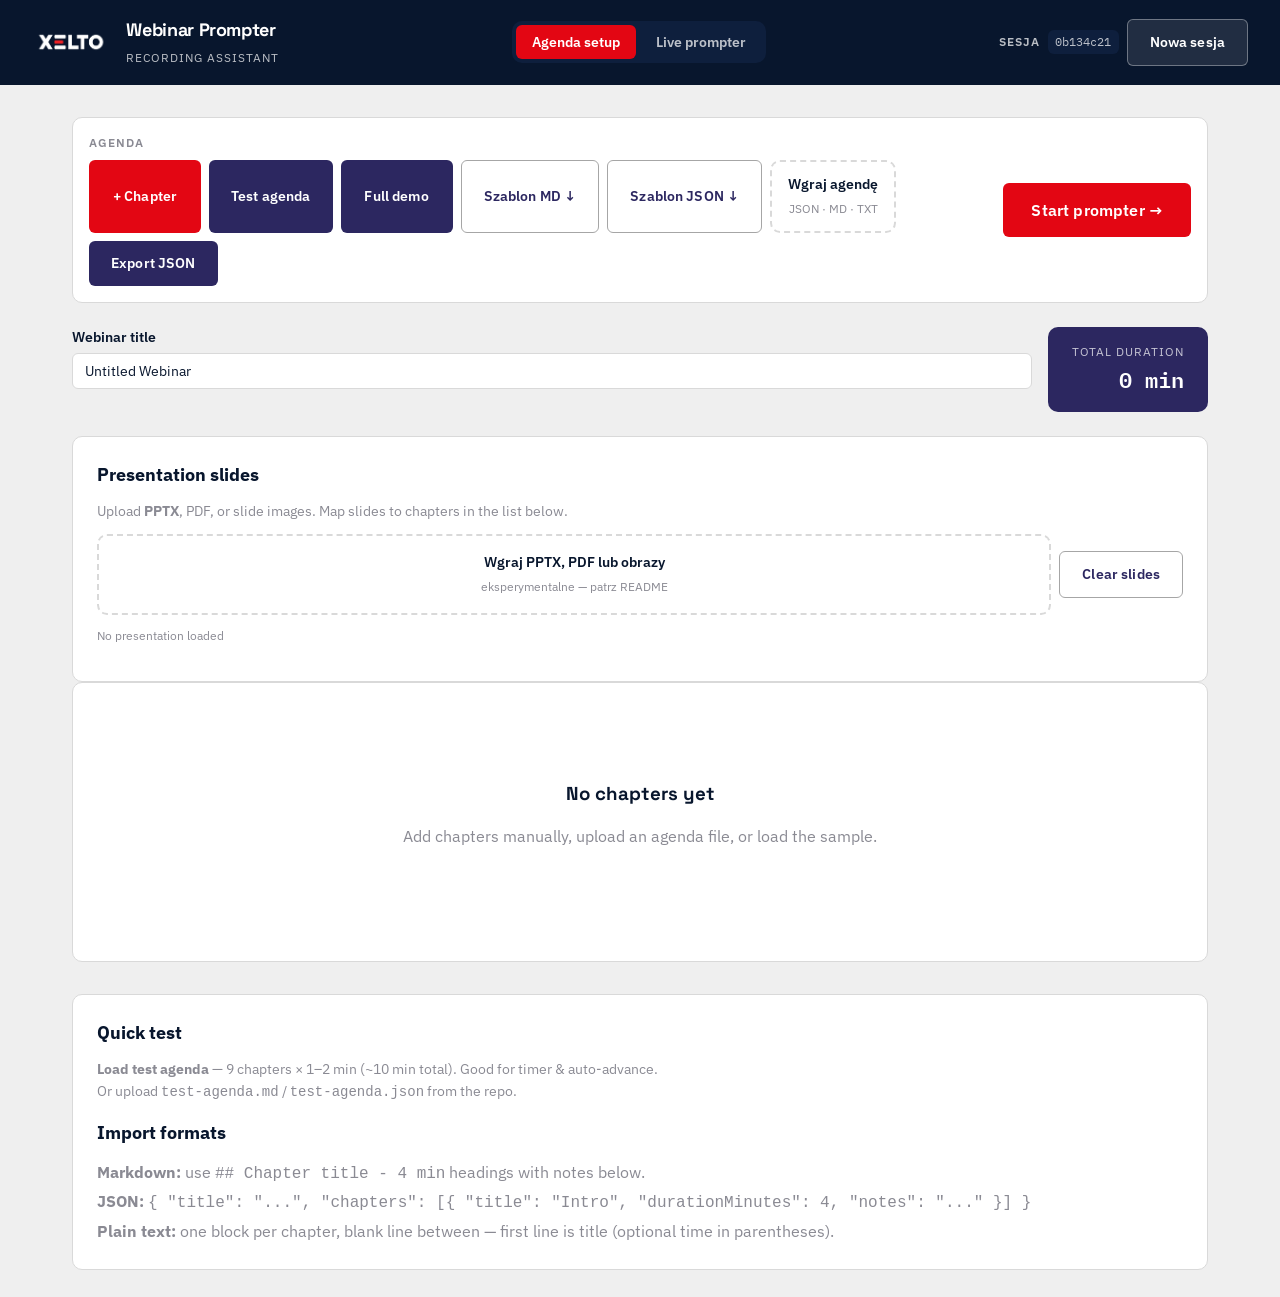
==== commit 26ae906c: "Add GitHub Pages setup, session isolation, and agenda templates - Redesign editor toolbar with templ" ====
--- a/index.html
+++ b/index.html
@@ -4,7 +4,7 @@
   <meta charset="UTF-8" />
   <meta name="viewport" content="width=device-width, initial-scale=1.0" />
   <title>Xelto Webinar Prompter</title>
-  <link rel="icon" href="assets/xelto/assets/logos/xelto-logo-compact.png" type="image/png" />
+  <link rel="icon" href="brand/logos/xelto-logo-compact.png" type="image/png" />
   <link rel="stylesheet" href="css/xelto.css" />
   <link rel="stylesheet" href="css/app.css" />
 </head>
@@ -12,7 +12,7 @@
   <div class="app-shell">
     <header class="app-header">
       <div class="brand">
-        <img class="brand-logo" src="assets/xelto/assets/logos/xelto-logo-white.png" alt="Xelto" />
+        <img class="brand-logo" src="brand/logos/xelto-logo-white.png" alt="Xelto" />
         <div class="brand-text">
           <h1>Webinar Prompter</h1>
           <span>Recording assistant</span>
@@ -22,23 +22,36 @@
         <button class="nav-tab active" data-view="editor" role="tab">Agenda setup</button>
         <button class="nav-tab" data-view="prompter" role="tab">Live prompter</button>
       </nav>
+      <div class="workspace-bar" title="Dane zapisują się tylko w tej karcie przeglądarki">
+        <span class="workspace-label">Sesja</span>
+        <code id="workspace-id" class="workspace-id">—</code>
+        <button id="btn-new-workspace" class="btn btn-ghost btn-on-dark btn-sm" type="button">Nowa sesja</button>
+      </div>
     </header>
 
     <main class="app-main">
       <!-- Editor -->
       <section id="editor-view" class="view active">
-        <div class="editor-toolbar">
-          <button id="btn-add-chapter" class="btn btn-primary">+ Add chapter</button>
-          <button id="btn-load-sample" class="btn btn-primary">Load test agenda</button>
-          <button id="btn-load-demo" class="btn btn-secondary">Load full demo</button>
-          <label class="upload-zone" id="upload-zone" style="padding: var(--space-2) var(--space-4); border-width: 1px;">
-            <input id="file-input" type="file" accept=".json,.md,.markdown,.txt" />
-            <strong>Upload agenda</strong>
-            <span style="font-size: var(--text-xs); color: var(--color-text-muted); margin-left: 8px;">JSON · Markdown · TXT</span>
-          </label>
-          <button id="btn-export" class="btn btn-secondary">Export JSON</button>
-          <span class="spacer"></span>
-          <button id="btn-start-prompter" class="btn btn-primary btn-lg">Start prompter →</button>
+        <div class="editor-actions">
+          <div class="editor-actions__block">
+            <p class="editor-actions__heading">Agenda</p>
+            <div class="editor-actions__row">
+              <button id="btn-add-chapter" class="btn btn-primary" type="button">+ Chapter</button>
+              <button id="btn-load-sample" class="btn btn-secondary" type="button">Test agenda</button>
+              <button id="btn-load-demo" class="btn btn-secondary" type="button">Full demo</button>
+              <button id="btn-dl-template-md" class="btn btn-ghost" type="button">Szablon MD ↓</button>
+              <button id="btn-dl-template-json" class="btn btn-ghost" type="button">Szablon JSON ↓</button>
+              <label class="upload-zone upload-zone--compact" id="upload-zone">
+                <input id="file-input" type="file" accept=".json,.md,.markdown,.txt" />
+                <strong>Wgraj agendę</strong>
+                <span class="upload-zone__hint">JSON · MD · TXT</span>
+              </label>
+              <button id="btn-export" class="btn btn-secondary" type="button">Export JSON</button>
+            </div>
+          </div>
+          <div class="editor-actions__block editor-actions__block--cta">
+            <button id="btn-start-prompter" class="btn btn-primary btn-lg" type="button">Start prompter →</button>
+          </div>
         </div>
 
         <div class="webinar-meta">
@@ -57,26 +70,27 @@
           <p style="margin: 0 0 var(--space-3); font-size: var(--t-small); color: var(--color-text-muted);">
             Upload <strong>PPTX</strong>, PDF, or slide images. Map slides to chapters in the list below.
           </p>
-          <div class="editor-toolbar" style="margin-bottom: 0;">
-            <label class="upload-zone" id="slide-upload-zone" style="padding: var(--space-3) var(--space-4); border-width: 1px; flex: 1;">
+          <div class="editor-actions__row editor-actions__row--slides">
+            <label class="upload-zone upload-zone--slides" id="slide-upload-zone">
               <input id="slide-input" type="file" accept=".pptx,.pdf,image/png,image/jpeg,image/webp,image/gif" multiple />
-              <strong>Upload PPTX, PDF or images</strong>
+              <strong>Wgraj PPTX, PDF lub obrazy</strong>
+              <span class="upload-zone__hint">eksperymentalne — patrz README</span>
             </label>
             <button id="btn-clear-slides" class="btn btn-ghost" type="button">Clear slides</button>
           </div>
           <p id="slide-deck-info" class="field-hint" style="margin-top: var(--space-3);">No presentation loaded</p>
-
-          <div id="slide-picker-panel" class="slide-picker-panel" hidden>
-            <div class="slide-picker-header">
-              <span class="label" style="margin: 0;">Przypisz slajd do chapteru</span>
-              <span id="slide-picker-hint" class="field-hint">Kliknij „Przypisz” przy chapterze, potem miniaturę</span>
-              <button id="btn-slide-picker-cancel" class="btn btn-ghost" type="button">Anuluj</button>
-            </div>
-            <div id="slide-picker-grid" class="slide-picker-grid"></div>
-          </div>
         </div>
 
         <div id="chapters-list" class="chapters-list"></div>
+
+        <div id="slide-picker-panel" class="slide-picker-panel" hidden>
+          <div class="slide-picker-header">
+            <span class="label" style="margin: 0;">Przypisz slajd do chapteru</span>
+            <span id="slide-picker-hint" class="field-hint">Kliknij „Przypisz” przy chapterze, potem miniaturę poniżej</span>
+            <button id="btn-slide-picker-cancel" class="btn btn-ghost" type="button">Anuluj</button>
+          </div>
+          <div id="slide-picker-grid" class="slide-picker-grid"></div>
+        </div>
 
         <div class="card card-body" style="margin-top: var(--space-6);">
           <h3 style="margin: 0 0 var(--space-3); font-size: var(--t-h4);">Quick test</h3>
@@ -246,7 +260,7 @@
   <!-- Fullscreen overlay -->
   <div id="prompter-fullscreen" class="prompter-fullscreen">
     <div class="fs-header">
-      <img class="fs-logo" src="assets/xelto/assets/logos/xelto-logo-white.png" alt="Xelto" />
+      <img class="fs-logo" src="brand/logos/xelto-logo-white.png" alt="Xelto" />
       <button id="btn-exit-fullscreen" class="btn btn-on-dark fullscreen-exit">✕ Exit</button>
     </div>
 
@@ -309,6 +323,14 @@
     </div>
   </div>
 
+  <div id="pptx-render-overlay" class="pptx-render-overlay">
+    <div class="pptx-render-overlay-card">
+      <div class="pptx-render-spinner" aria-hidden="true"></div>
+      <p id="pptx-render-label">Przygotowanie prezentacji…</p>
+      <span id="pptx-render-hint" class="pptx-render-hint">Nie zamykaj karty — parsowanie PPTX może potrwać ok. minutę</span>
+    </div>
+  </div>
+
   <div id="toast" class="toast" role="status"></div>
 
   <script type="module" src="js/app.js"></script>
--- a/css/xelto.css
+++ b/css/xelto.css
@@ -1,5 +1,5 @@
 /* Webinar prompter — built on official Xelto design system */
-@import url("../assets/xelto/colors_and_type.css");
+@import url("../brand/colors_and_type.css");
 
 /* App semantic aliases (map to DS tokens) */
 :root {
--- a/css/app.css
+++ b/css/app.css
@@ -9,11 +9,45 @@
   display: flex;
   align-items: center;
   justify-content: space-between;
-  gap: var(--space-4);
+  flex-wrap: wrap;
+  gap: var(--space-3) var(--space-4);
   padding: var(--space-4) var(--space-6);
   background: var(--xel-navy);
   color: var(--xel-white);
   box-shadow: var(--shadow-md);
+}
+
+.workspace-bar {
+  display: flex;
+  align-items: center;
+  gap: var(--space-2);
+  flex-wrap: wrap;
+  font-size: var(--t-small);
+  color: var(--fg-on-dark-2);
+}
+
+.workspace-label {
+  font-weight: var(--fw-semibold);
+  text-transform: uppercase;
+  letter-spacing: var(--tracking-wide);
+  font-size: var(--t-caption);
+}
+
+.workspace-id {
+  font-family: var(--font-mono);
+  font-size: 0.72rem;
+  background: var(--xel-navy-800);
+  padding: 0.2rem 0.45rem;
+  border-radius: var(--r-sm);
+  max-width: 6.5rem;
+  overflow: hidden;
+  text-overflow: ellipsis;
+  white-space: nowrap;
+}
+
+.btn--sm {
+  padding: 0.35rem 0.65rem;
+  font-size: var(--t-caption);
 }
 
 .brand {
@@ -94,16 +128,81 @@
 }
 
 /* Editor */
-.editor-toolbar {
+.editor-actions {
   display: flex;
   flex-wrap: wrap;
-  align-items: center;
-  gap: var(--space-3);
+  align-items: stretch;
+  gap: var(--space-4);
   margin-bottom: var(--space-5);
-}
-
-.editor-toolbar .spacer {
-  flex: 1;
+  padding: var(--space-4);
+  background: var(--color-surface);
+  border: 1px solid var(--color-border);
+  border-radius: var(--r-md);
+}
+
+.editor-actions__block {
+  flex: 1 1 280px;
+  min-width: 0;
+}
+
+.editor-actions__block--cta {
+  display: flex;
+  align-items: center;
+  justify-content: center;
+  flex: 0 1 auto;
+  min-width: 11rem;
+}
+
+.editor-actions__heading {
+  margin: 0 0 var(--space-2);
+  font-size: var(--t-caption);
+  font-weight: var(--fw-semibold);
+  text-transform: uppercase;
+  letter-spacing: var(--tracking-wide);
+  color: var(--color-text-muted);
+}
+
+.editor-actions__row {
+  display: flex;
+  flex-wrap: wrap;
+  gap: var(--space-2);
+  align-items: stretch;
+}
+
+.editor-actions__row .btn {
+  flex: 1 1 calc(50% - var(--space-1));
+  min-width: 7.5rem;
+  justify-content: center;
+}
+
+.editor-actions__row .btn-ghost {
+  flex: 1 1 calc(33.333% - var(--space-1));
+  min-width: 6.5rem;
+  font-size: var(--t-small);
+}
+
+.editor-actions__row--slides {
+  align-items: center;
+}
+
+.editor-actions__row--slides .upload-zone--slides {
+  flex: 1 1 16rem;
+}
+
+.editor-actions__row--slides .btn {
+  flex: 0 0 auto;
+  min-width: auto;
+}
+
+@media (min-width: 768px) {
+  .editor-actions__row .btn {
+    flex: 0 1 auto;
+    min-width: 7rem;
+  }
+
+  .editor-actions__row .btn-ghost {
+    flex: 0 1 auto;
+  }
 }
 
 .webinar-meta {
@@ -242,6 +341,93 @@
   color: var(--color-text-muted);
 }
 
+.upload-zone--compact,
+.upload-zone--slides {
+  display: flex;
+  flex-direction: column;
+  align-items: center;
+  justify-content: center;
+  padding: var(--space-3) var(--space-4);
+  margin: 0;
+  min-height: 2.75rem;
+}
+
+.upload-zone--compact strong,
+.upload-zone--slides strong {
+  font-size: var(--t-small);
+  font-weight: var(--fw-semibold);
+}
+
+.upload-zone__hint {
+  display: block;
+  margin-top: var(--space-1);
+  font-size: var(--t-caption);
+  color: var(--color-text-muted);
+}
+
+#pptx-render-sandbox {
+  position: fixed !important;
+  left: -20000px !important;
+  top: 0 !important;
+  overflow: hidden !important;
+  pointer-events: none !important;
+  z-index: -1 !important;
+}
+
+.pptx-render-overlay {
+  display: none;
+  position: fixed;
+  inset: 0;
+  z-index: 2147483000;
+  background: rgba(8, 22, 45, 0.55);
+  align-items: center;
+  justify-content: center;
+  padding: var(--space-6);
+}
+
+.pptx-render-overlay.active {
+  display: flex;
+}
+
+.pptx-render-overlay-card {
+  background: var(--bg-1);
+  border-radius: var(--r-lg);
+  padding: var(--space-6) var(--space-8);
+  box-shadow: var(--shadow-lg);
+  text-align: center;
+  max-width: 420px;
+}
+
+.pptx-render-overlay-card p {
+  margin: 0 0 var(--space-2);
+  font-family: var(--font-display);
+  font-size: var(--t-h4);
+  color: var(--fg-1);
+}
+
+.pptx-render-hint {
+  display: block;
+  font-size: var(--t-small);
+  color: var(--color-text-muted);
+  line-height: 1.5;
+}
+
+.pptx-render-spinner {
+  width: 40px;
+  height: 40px;
+  margin: 0 auto var(--space-4);
+  border: 3px solid var(--xel-grey-200);
+  border-top-color: var(--xel-red);
+  border-radius: 50%;
+  animation: pptx-spin 0.8s linear infinite;
+}
+
+@keyframes pptx-spin {
+  to {
+    transform: rotate(360deg);
+  }
+}
+
 /* Prompter */
 .prompter-view {
   min-height: calc(100vh - 80px);
@@ -358,13 +544,23 @@
 .prompter-stage {
   display: flex;
   flex-direction: column;
-  gap: var(--space-5);
+  gap: var(--space-4);
   padding: var(--space-6);
   background: var(--xel-navy-800);
   border: 1px solid rgba(255, 255, 255, 0.1);
   border-radius: var(--r-lg);
   box-shadow: var(--shadow-md);
   color: var(--xel-white);
+  flex: 1;
+  min-height: 0;
+  overflow: hidden;
+}
+
+.prompter-header,
+.prompter-stage > .progress-section,
+.prompter-controls,
+.prompter-stage > .keyboard-hints {
+  flex-shrink: 0;
 }
 
 .prompter-theme .prompter-stage .chapter-title,
@@ -572,8 +768,19 @@
 .slides-panel {
   display: flex;
   flex-direction: column;
-  gap: var(--space-3);
+  gap: var(--space-2);
   min-width: 0;
+  max-height: 100%;
+  overflow-y: auto;
+}
+
+.slide-frame--current {
+  flex: 1 1 auto;
+  min-height: 0;
+}
+
+.slide-frame--next {
+  flex: 0 0 auto;
 }
 
 .slide-frame {
@@ -583,6 +790,21 @@
   padding: var(--space-3);
 }
 
+.slide-frame--current .slide-img-wrap {
+  aspect-ratio: 16 / 9;
+  width: 100%;
+  min-height: 72px;
+  max-height: min(38vh, 260px);
+}
+
+.slide-frame--next .slide-img-wrap,
+.slide-img-wrap--small {
+  aspect-ratio: 16 / 9;
+  width: 100%;
+  min-height: 48px;
+  max-height: min(16vh, 110px);
+}
+
 .slide-frame-header {
   display: flex;
   justify-content: space-between;
@@ -622,8 +844,6 @@
 }
 
 .slide-img-wrap {
-  aspect-ratio: 16 / 9;
-  min-height: 100px;
   background: #08162D;
   border-radius: var(--r-sm);
   overflow: hidden;
@@ -631,11 +851,6 @@
   align-items: center;
   justify-content: center;
   padding: 4px;
-}
-
-.slide-img-wrap--small {
-  min-height: 72px;
-  max-height: none;
 }
 
 .slide-img {
@@ -687,11 +902,16 @@
 }
 
 .slide-picker-panel {
-  margin-top: var(--space-4);
+  margin-top: var(--space-5);
   padding: var(--space-4);
   border: 1px solid var(--color-border);
   border-radius: var(--r-md);
   background: var(--xel-grey-bg);
+}
+
+.slide-picker-panel.picking-open {
+  border-color: var(--xel-red);
+  box-shadow: 0 0 0 3px rgba(227, 6, 19, 0.15);
 }
 
 .slide-picker-panel[hidden] {
@@ -904,6 +1124,10 @@
   flex-shrink: 0;
 }
 
+.prompter-fullscreen .progress-track--fs {
+  flex-shrink: 0;
+}
+
 .prompter-fullscreen .chapter-label {
   color: var(--xel-red);
 }
@@ -943,9 +1167,17 @@
 .fs-slides-panel {
   display: flex;
   flex-direction: column;
-  gap: var(--space-3);
+  gap: var(--space-2);
   min-height: 0;
   overflow-y: auto;
+}
+
+.prompter-fullscreen .slide-frame--current .slide-img-wrap {
+  max-height: min(32vh, 220px);
+}
+
+.prompter-fullscreen .slide-frame--next .slide-img-wrap {
+  max-height: min(14vh, 96px);
 }
 
 .prompter-fullscreen .fs-notes-panel {
@@ -1077,6 +1309,31 @@
 }
 
 @media (max-width: 900px) {
+  .app-header {
+    flex-direction: column;
+    align-items: stretch;
+  }
+
+  .nav-tabs {
+    width: 100%;
+    justify-content: center;
+  }
+
+  .workspace-bar {
+    justify-content: space-between;
+    width: 100%;
+    padding-top: var(--space-2);
+    border-top: 1px solid rgba(255, 255, 255, 0.12);
+  }
+
+  .editor-actions__block--cta {
+    width: 100%;
+  }
+
+  .editor-actions__block--cta .btn-lg {
+    width: 100%;
+  }
+
   .prompter-layout {
     grid-template-columns: 1fr;
   }
@@ -1091,10 +1348,15 @@
 
   .slides-panel {
     order: -1;
-  }
-
-  .slide-img-wrap:not(.slide-img-wrap--small) {
-    max-height: 180px;
+    max-height: min(46vh, 360px);
+  }
+
+  .slide-frame--current .slide-img-wrap {
+    max-height: min(28vh, 200px);
+  }
+
+  .slide-frame--next .slide-img-wrap {
+    max-height: min(12vh, 88px);
   }
 
   .chapter-fields {
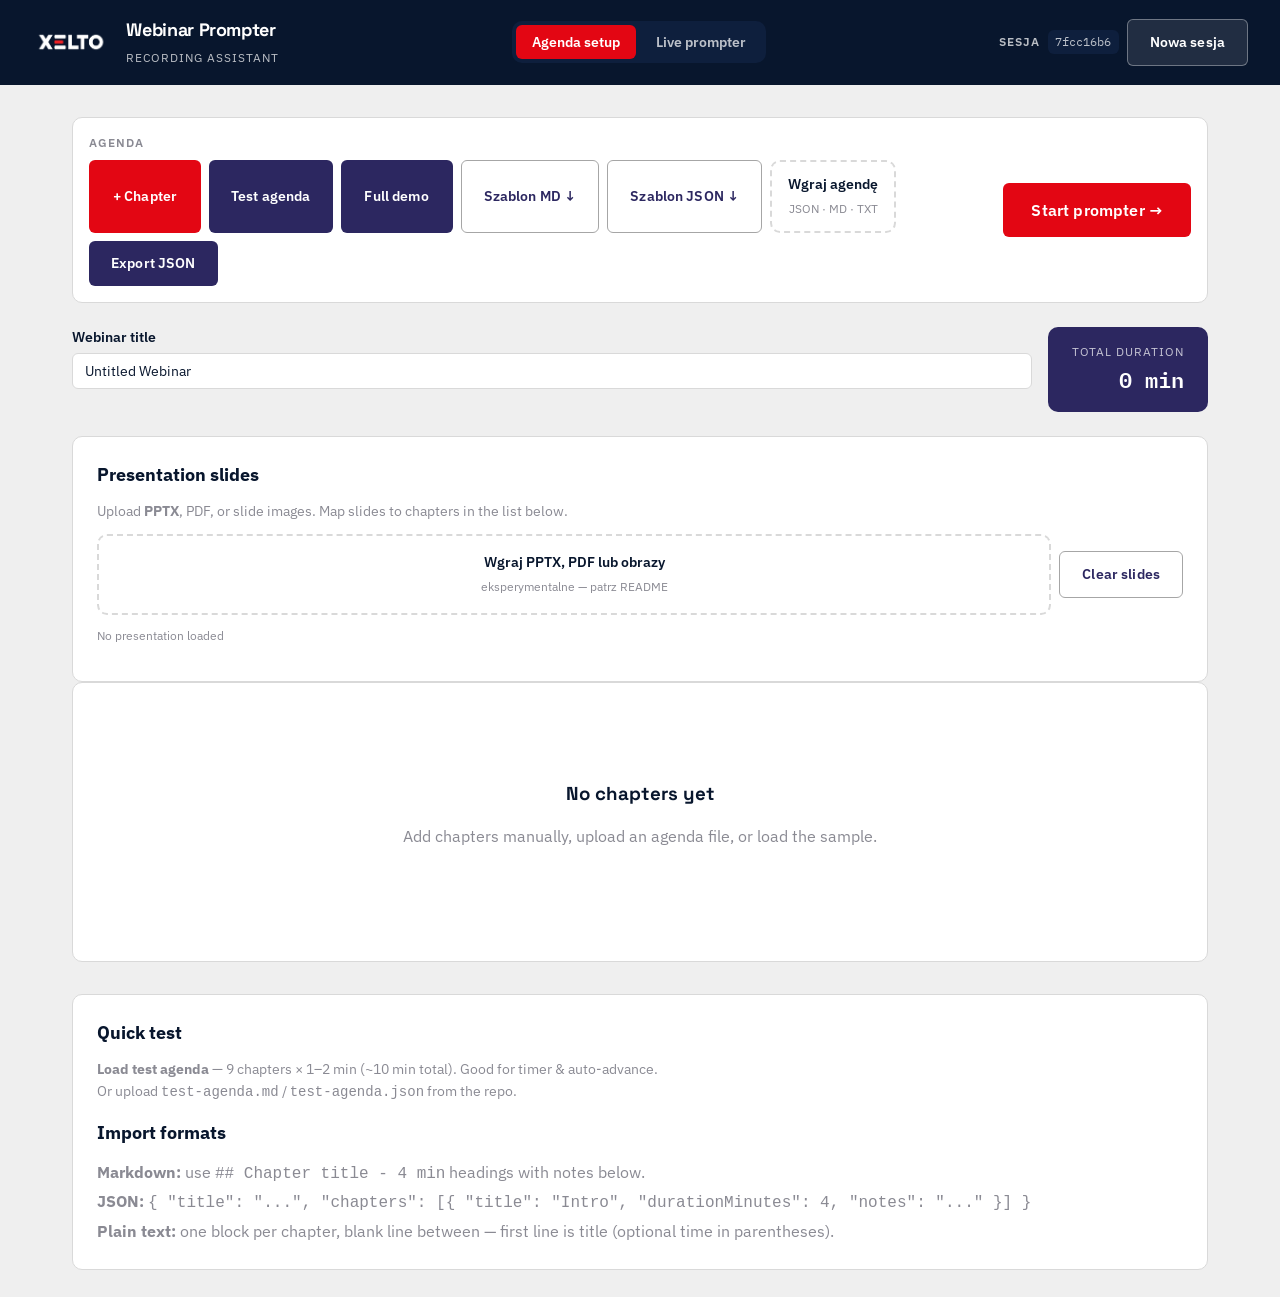
==== commit 7211de5a: "Add gaze guide overlay and bilingual README with screenshots - Crosshair overlay for eye-line alignm" ====
--- a/index.html
+++ b/index.html
@@ -159,6 +159,28 @@
                 <input id="sync-slides-chapters" type="checkbox" checked />
                 <label for="sync-slides-chapters">Auto: slajd = nr chapteru (gdy brak mapowania)</label>
               </div>
+              <hr style="border: none; border-top: 1px solid var(--color-border); margin: var(--space-4) 0;" />
+              <div class="settings-group-label">Celownik wzroku</div>
+              <p class="settings-hint">Drobna nakładka — ustaw punkt, w który patrzysz podczas nagrywania (np. obiektyw kamery).</p>
+              <div class="settings-row" style="margin-top: var(--space-2);">
+                <input id="gaze-guide-enabled" type="checkbox" />
+                <label for="gaze-guide-enabled">Pokaż celownik</label>
+              </div>
+              <div class="gaze-guide-controls">
+                <div class="settings-row">
+                  <label for="gaze-guide-size">Rozmiar</label>
+                  <input id="gaze-guide-size" type="range" min="24" max="56" step="4" value="36" />
+                </div>
+                <div class="settings-row">
+                  <label for="gaze-guide-opacity">Przezroczystość</label>
+                  <input id="gaze-guide-opacity" type="range" min="25" max="100" step="5" value="72" />
+                </div>
+                <p class="gaze-guide-pos">Pozycja: <span id="gaze-guide-x-val">50%</span> × <span id="gaze-guide-y-val">18%</span></p>
+                <div class="gaze-guide-btns">
+                  <button id="btn-gaze-adjust" class="btn btn-secondary" type="button">Ustaw pozycję</button>
+                  <button id="btn-gaze-reset" class="btn btn-ghost" type="button">Domyślna</button>
+                </div>
+              </div>
               <button id="btn-notes-scroll-reset" class="btn btn-ghost" type="button" style="margin-top: var(--space-3); width: 100%;">↺ Reset notes scroll</button>
             </div>
           </aside>
@@ -249,7 +271,7 @@
             <p class="keyboard-hints">
               <kbd>Space</kbd> start/pause · <kbd>←</kbd><kbd>→</kbd> chapter ·
               <kbd>PgUp</kbd><kbd>PgDn</kbd> slide · <kbd>↑</kbd><kbd>↓</kbd> notes ·
-              <kbd>R</kbd> reset · <kbd>F</kbd> fullscreen
+              <kbd>R</kbd> reset · <kbd>F</kbd> fullscreen · celownik w ustawieniach po lewej
             </p>
           </div>
         </div>
@@ -333,6 +355,13 @@
 
   <div id="toast" class="toast" role="status"></div>
 
+  <div id="gaze-guide" class="gaze-guide" hidden aria-hidden="true">
+    <div class="gaze-guide__ring" aria-hidden="true"></div>
+    <div class="gaze-guide__cross gaze-guide__cross--h" aria-hidden="true"></div>
+    <div class="gaze-guide__cross gaze-guide__cross--v" aria-hidden="true"></div>
+    <div class="gaze-guide__dot" aria-hidden="true"></div>
+  </div>
+
   <script type="module" src="js/app.js"></script>
 </body>
 </html>
--- a/css/app.css
+++ b/css/app.css
@@ -1284,6 +1284,141 @@
   width: 18px;
   height: 18px;
   accent-color: var(--xel-red);
+}
+
+.settings-group-label {
+  font-size: var(--t-caption);
+  font-weight: var(--fw-semibold);
+  text-transform: uppercase;
+  letter-spacing: var(--tracking-wide);
+  color: var(--color-text-muted);
+}
+
+.settings-hint {
+  margin: var(--space-1) 0 0;
+  font-size: var(--t-caption);
+  color: var(--color-text-muted);
+  line-height: 1.45;
+}
+
+.gaze-guide-controls {
+  margin-top: var(--space-3);
+  display: flex;
+  flex-direction: column;
+  gap: var(--space-2);
+}
+
+.gaze-guide-controls input[type="range"] {
+  flex: 1;
+  min-width: 5rem;
+  accent-color: var(--xel-red);
+}
+
+.gaze-guide-pos {
+  margin: 0;
+  font-size: var(--t-caption);
+  font-family: var(--font-mono);
+  color: var(--color-text-muted);
+}
+
+.gaze-guide-btns {
+  display: flex;
+  flex-wrap: wrap;
+  gap: var(--space-2);
+}
+
+.gaze-guide-btns .btn {
+  flex: 1 1 auto;
+}
+
+#btn-gaze-adjust.active {
+  box-shadow: 0 0 0 2px var(--xel-red);
+}
+
+/* Gaze guide overlay — fixed on viewport for recording alignment */
+.gaze-guide {
+  --gaze-x: 50%;
+  --gaze-y: 18%;
+  --gaze-size: 36px;
+  --gaze-opacity: 0.72;
+  position: fixed;
+  left: var(--gaze-x);
+  top: var(--gaze-y);
+  width: var(--gaze-size);
+  height: var(--gaze-size);
+  transform: translate(-50%, -50%);
+  z-index: 2147482000;
+  pointer-events: none;
+  opacity: var(--gaze-opacity);
+  transition: opacity 0.15s ease;
+}
+
+.gaze-guide--adjust {
+  pointer-events: auto;
+  cursor: grab;
+  opacity: 1;
+}
+
+.gaze-guide--adjust:active {
+  cursor: grabbing;
+}
+
+.gaze-guide__ring {
+  position: absolute;
+  inset: 0;
+  border: 2px solid var(--xel-red);
+  border-radius: 50%;
+  box-shadow: 0 0 0 1px rgba(255, 255, 255, 0.35), 0 0 12px rgba(232, 78, 60, 0.35);
+}
+
+.gaze-guide__dot {
+  position: absolute;
+  left: 50%;
+  top: 50%;
+  width: 6px;
+  height: 6px;
+  margin: -3px 0 0 -3px;
+  background: var(--xel-red);
+  border-radius: 50%;
+  box-shadow: 0 0 0 2px rgba(255, 255, 255, 0.85);
+}
+
+.gaze-guide__cross {
+  position: absolute;
+  background: rgba(255, 255, 255, 0.9);
+  pointer-events: none;
+}
+
+.gaze-guide__cross--h {
+  left: -18px;
+  right: -18px;
+  top: 50%;
+  height: 1px;
+  margin-top: -0.5px;
+}
+
+.gaze-guide__cross--v {
+  top: -18px;
+  bottom: -18px;
+  left: 50%;
+  width: 1px;
+  margin-left: -0.5px;
+}
+
+body.gaze-adjust-mode::before {
+  content: "Ustaw celownik — przeciągnij lub strzałki · Esc = gotowe";
+  position: fixed;
+  bottom: var(--space-4);
+  left: 50%;
+  transform: translateX(-50%);
+  z-index: 2147482100;
+  padding: var(--space-2) var(--space-4);
+  background: rgba(8, 22, 45, 0.92);
+  color: var(--xel-white);
+  font-size: var(--t-small);
+  border-radius: var(--r-md);
+  pointer-events: none;
+  box-shadow: var(--shadow-lg);
 }
 
 .toast {
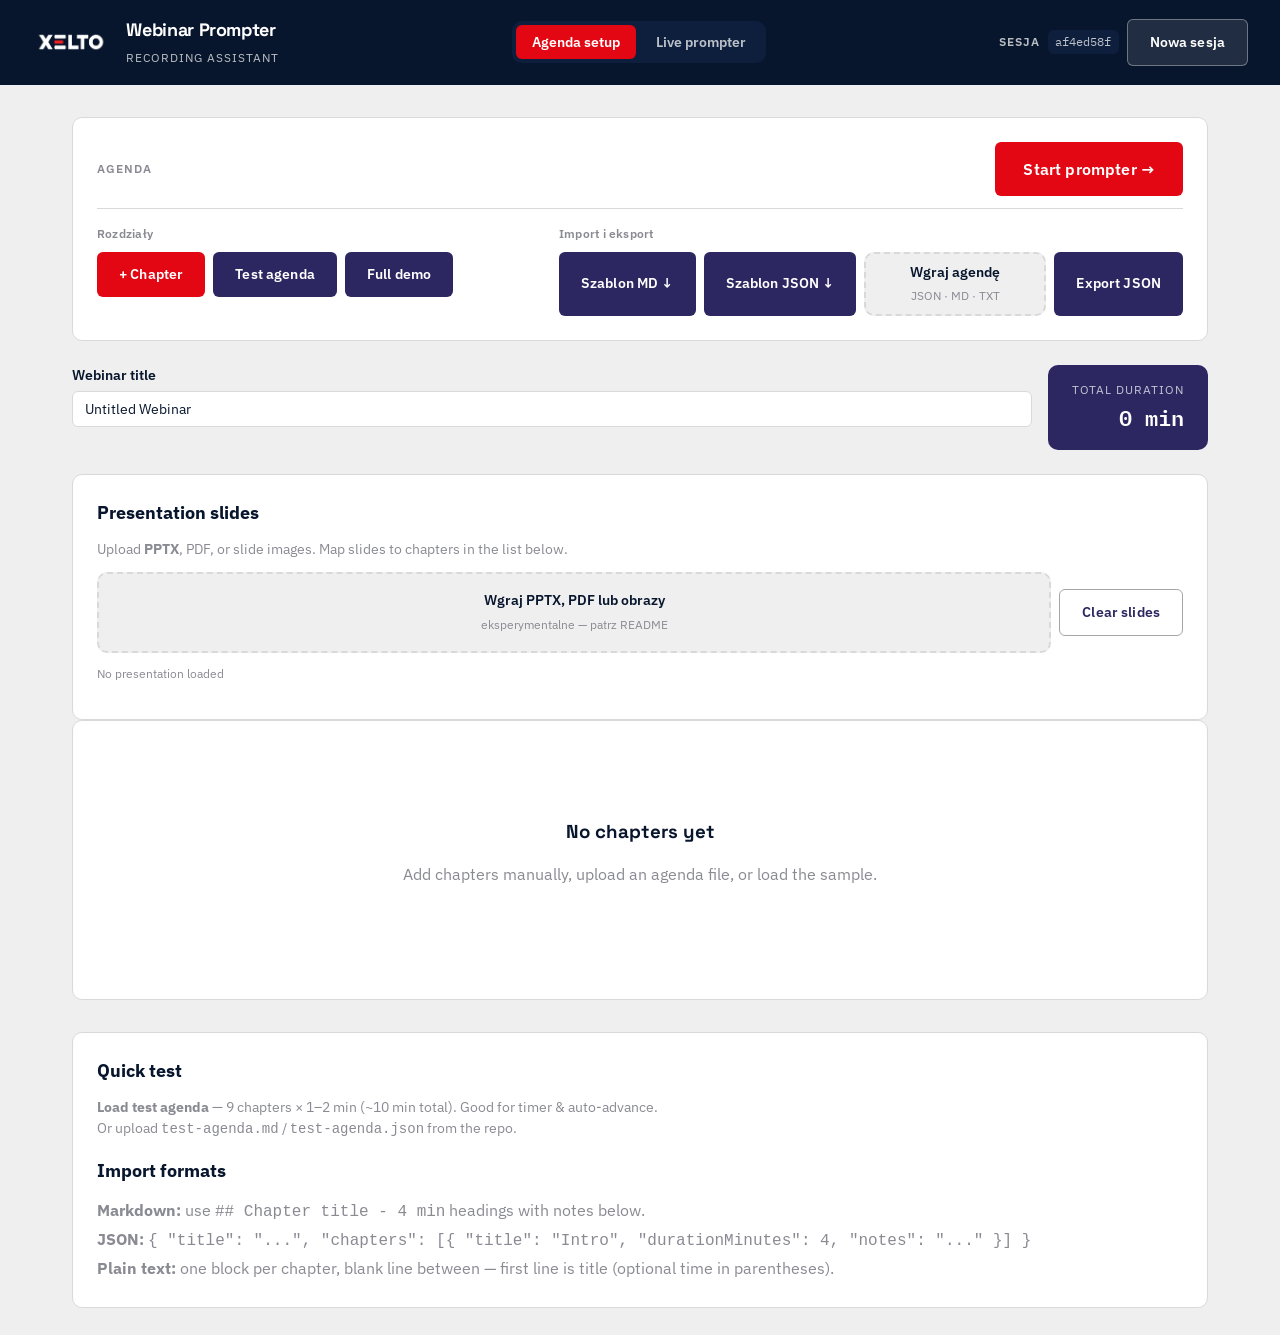
==== commit 648f1bfe: "Improve Agenda section button layout and grouping Split actions into chapters vs import/export rows " ====
--- a/index.html
+++ b/index.html
@@ -33,24 +33,32 @@
       <!-- Editor -->
       <section id="editor-view" class="view active">
         <div class="editor-actions">
-          <div class="editor-actions__block">
+          <div class="editor-actions__top">
             <p class="editor-actions__heading">Agenda</p>
-            <div class="editor-actions__row">
-              <button id="btn-add-chapter" class="btn btn-primary" type="button">+ Chapter</button>
-              <button id="btn-load-sample" class="btn btn-secondary" type="button">Test agenda</button>
-              <button id="btn-load-demo" class="btn btn-secondary" type="button">Full demo</button>
-              <button id="btn-dl-template-md" class="btn btn-ghost" type="button">Szablon MD ↓</button>
-              <button id="btn-dl-template-json" class="btn btn-ghost" type="button">Szablon JSON ↓</button>
-              <label class="upload-zone upload-zone--compact" id="upload-zone">
-                <input id="file-input" type="file" accept=".json,.md,.markdown,.txt" />
-                <strong>Wgraj agendę</strong>
-                <span class="upload-zone__hint">JSON · MD · TXT</span>
-              </label>
-              <button id="btn-export" class="btn btn-secondary" type="button">Export JSON</button>
-            </div>
-          </div>
-          <div class="editor-actions__block editor-actions__block--cta">
-            <button id="btn-start-prompter" class="btn btn-primary btn-lg" type="button">Start prompter →</button>
+            <button id="btn-start-prompter" class="btn btn-primary btn-lg editor-actions__cta" type="button">Start prompter →</button>
+          </div>
+          <div class="editor-actions__grid">
+            <div class="editor-actions__group">
+              <span class="editor-actions__label">Rozdziały</span>
+              <div class="editor-actions__row">
+                <button id="btn-add-chapter" class="btn btn-primary" type="button">+ Chapter</button>
+                <button id="btn-load-sample" class="btn btn-secondary" type="button">Test agenda</button>
+                <button id="btn-load-demo" class="btn btn-secondary" type="button">Full demo</button>
+              </div>
+            </div>
+            <div class="editor-actions__group">
+              <span class="editor-actions__label">Import i eksport</span>
+              <div class="editor-actions__row editor-actions__row--files">
+                <button id="btn-dl-template-md" class="btn btn-secondary" type="button">Szablon MD ↓</button>
+                <button id="btn-dl-template-json" class="btn btn-secondary" type="button">Szablon JSON ↓</button>
+                <label class="upload-zone upload-zone--compact" id="upload-zone">
+                  <input id="file-input" type="file" accept=".json,.md,.markdown,.txt" />
+                  <strong>Wgraj agendę</strong>
+                  <span class="upload-zone__hint">JSON · MD · TXT</span>
+                </label>
+                <button id="btn-export" class="btn btn-secondary" type="button">Export JSON</button>
+              </div>
+            </div>
           </div>
         </div>
 
--- a/css/app.css
+++ b/css/app.css
@@ -130,31 +130,28 @@
 /* Editor */
 .editor-actions {
   display: flex;
-  flex-wrap: wrap;
-  align-items: stretch;
+  flex-direction: column;
   gap: var(--space-4);
   margin-bottom: var(--space-5);
-  padding: var(--space-4);
+  padding: var(--space-5);
   background: var(--color-surface);
   border: 1px solid var(--color-border);
   border-radius: var(--r-md);
-}
-
-.editor-actions__block {
-  flex: 1 1 280px;
-  min-width: 0;
-}
-
-.editor-actions__block--cta {
-  display: flex;
-  align-items: center;
-  justify-content: center;
-  flex: 0 1 auto;
-  min-width: 11rem;
+  box-shadow: var(--shadow-sm);
+}
+
+.editor-actions__top {
+  display: flex;
+  align-items: center;
+  justify-content: space-between;
+  gap: var(--space-4);
+  flex-wrap: wrap;
+  padding-bottom: var(--space-3);
+  border-bottom: 1px solid var(--color-border);
 }
 
 .editor-actions__heading {
-  margin: 0 0 var(--space-2);
+  margin: 0;
   font-size: var(--t-caption);
   font-weight: var(--fw-semibold);
   text-transform: uppercase;
@@ -162,6 +159,31 @@
   color: var(--color-text-muted);
 }
 
+.editor-actions__cta {
+  min-width: 11rem;
+  white-space: nowrap;
+}
+
+.editor-actions__grid {
+  display: grid;
+  grid-template-columns: minmax(0, 1fr) minmax(0, 1.4fr);
+  gap: var(--space-4);
+}
+
+.editor-actions__group {
+  display: flex;
+  flex-direction: column;
+  gap: var(--space-2);
+  min-width: 0;
+}
+
+.editor-actions__label {
+  font-size: var(--t-caption);
+  font-weight: var(--fw-semibold);
+  color: var(--color-text-muted);
+  letter-spacing: 0.02em;
+}
+
 .editor-actions__row {
   display: flex;
   flex-wrap: wrap;
@@ -170,15 +192,21 @@
 }
 
 .editor-actions__row .btn {
-  flex: 1 1 calc(50% - var(--space-1));
-  min-width: 7.5rem;
-  justify-content: center;
-}
-
-.editor-actions__row .btn-ghost {
-  flex: 1 1 calc(33.333% - var(--space-1));
-  min-width: 6.5rem;
-  font-size: var(--t-small);
+  flex: 0 1 auto;
+  min-height: 2.5rem;
+}
+
+.editor-actions__row--files {
+  align-items: stretch;
+}
+
+.editor-actions__row--files .btn {
+  flex: 0 0 auto;
+}
+
+.editor-actions__row--files .upload-zone--compact {
+  flex: 1 1 10rem;
+  min-width: 9rem;
 }
 
 .editor-actions__row--slides {
@@ -194,14 +222,22 @@
   min-width: auto;
 }
 
-@media (min-width: 768px) {
-  .editor-actions__row .btn {
-    flex: 0 1 auto;
-    min-width: 7rem;
-  }
-
-  .editor-actions__row .btn-ghost {
-    flex: 0 1 auto;
+@media (max-width: 720px) {
+  .editor-actions__grid {
+    grid-template-columns: 1fr;
+  }
+
+  .editor-actions__top {
+    flex-direction: column;
+    align-items: stretch;
+  }
+
+  .editor-actions__cta {
+    width: 100%;
+  }
+
+  .editor-actions__row--files .upload-zone--compact {
+    flex: 1 1 100%;
   }
 }
 
@@ -347,9 +383,10 @@
   flex-direction: column;
   align-items: center;
   justify-content: center;
-  padding: var(--space-3) var(--space-4);
+  padding: var(--space-2) var(--space-4);
   margin: 0;
-  min-height: 2.75rem;
+  min-height: 2.5rem;
+  background: var(--xel-grey-bg);
 }
 
 .upload-zone--compact strong,
@@ -1461,14 +1498,6 @@
     border-top: 1px solid rgba(255, 255, 255, 0.12);
   }
 
-  .editor-actions__block--cta {
-    width: 100%;
-  }
-
-  .editor-actions__block--cta .btn-lg {
-    width: 100%;
-  }
-
   .prompter-layout {
     grid-template-columns: 1fr;
   }
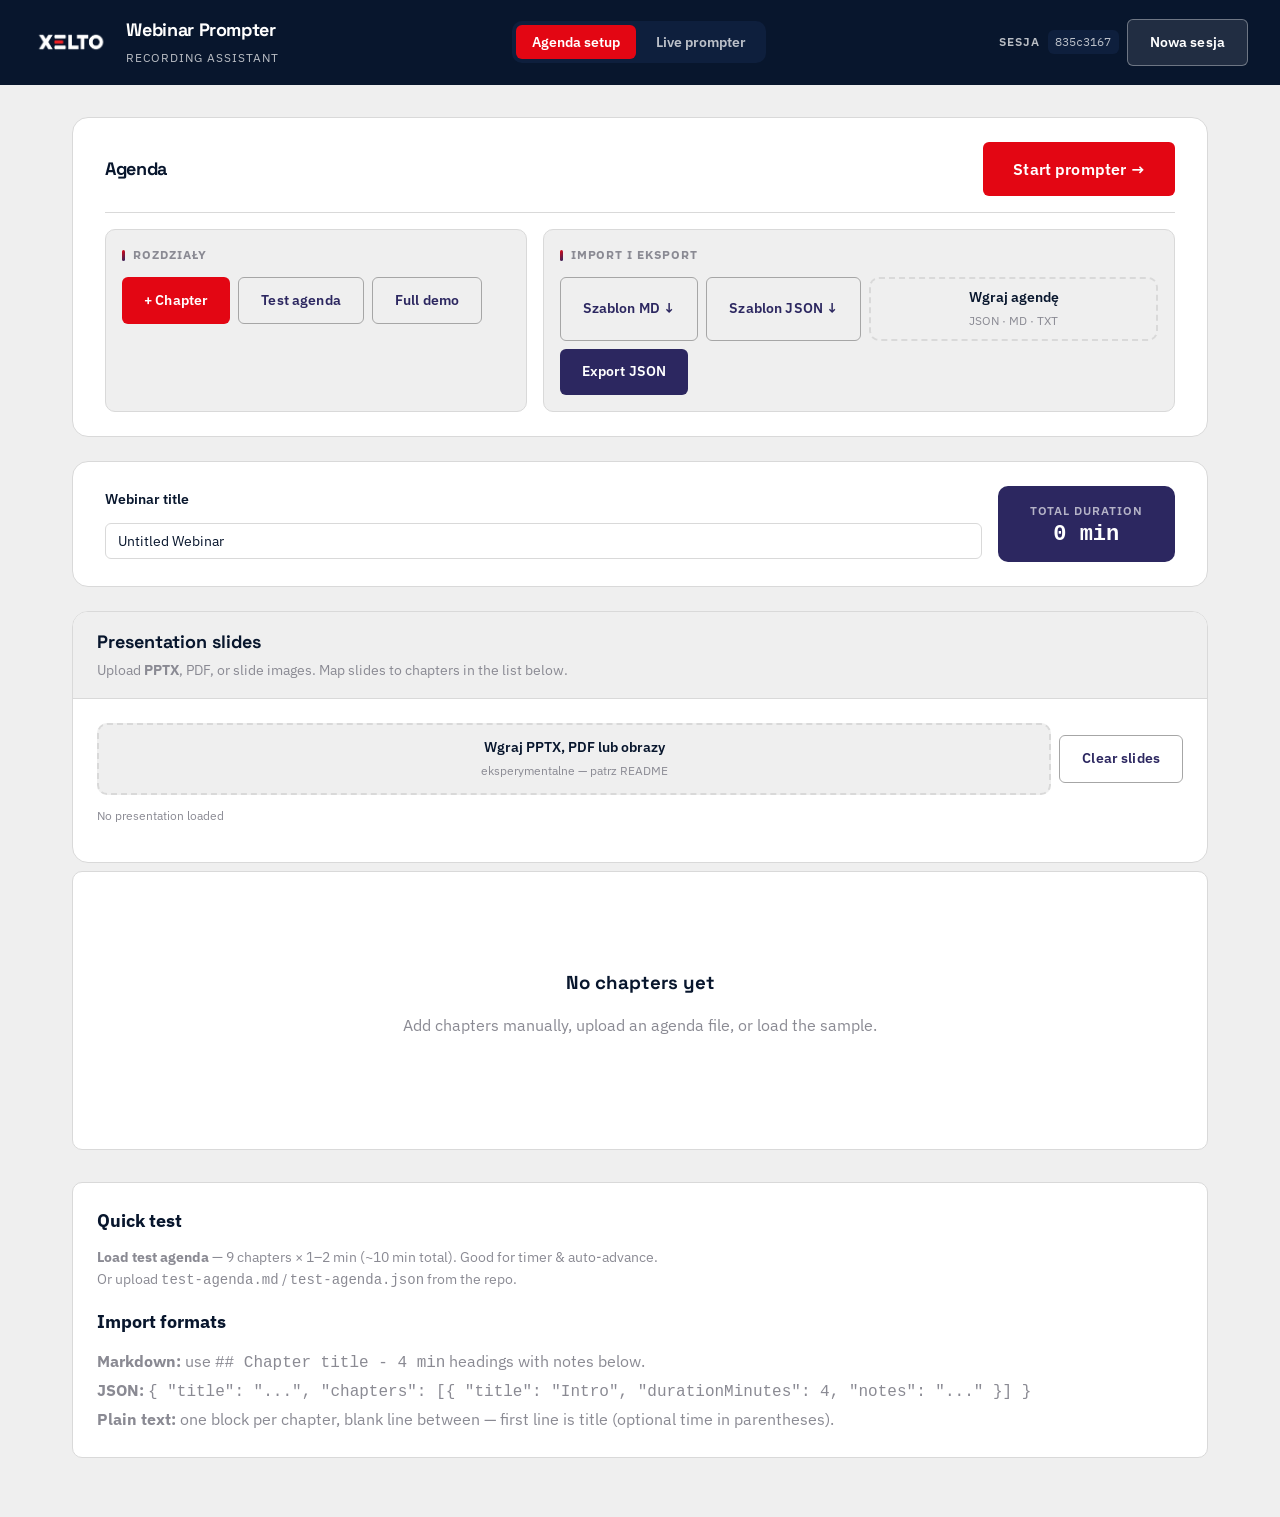
==== commit e01cede4: "Improve editor UI layout and visual hierarchy - Better button hierarchy: secondary actions use ghost" ====
--- a/index.html
+++ b/index.html
@@ -42,15 +42,15 @@
               <span class="editor-actions__label">Rozdziały</span>
               <div class="editor-actions__row">
                 <button id="btn-add-chapter" class="btn btn-primary" type="button">+ Chapter</button>
-                <button id="btn-load-sample" class="btn btn-secondary" type="button">Test agenda</button>
-                <button id="btn-load-demo" class="btn btn-secondary" type="button">Full demo</button>
+                <button id="btn-load-sample" class="btn btn-ghost" type="button">Test agenda</button>
+                <button id="btn-load-demo" class="btn btn-ghost" type="button">Full demo</button>
               </div>
             </div>
             <div class="editor-actions__group">
               <span class="editor-actions__label">Import i eksport</span>
               <div class="editor-actions__row editor-actions__row--files">
-                <button id="btn-dl-template-md" class="btn btn-secondary" type="button">Szablon MD ↓</button>
-                <button id="btn-dl-template-json" class="btn btn-secondary" type="button">Szablon JSON ↓</button>
+                <button id="btn-dl-template-md" class="btn btn-ghost" type="button">Szablon MD ↓</button>
+                <button id="btn-dl-template-json" class="btn btn-ghost" type="button">Szablon JSON ↓</button>
                 <label class="upload-zone upload-zone--compact" id="upload-zone">
                   <input id="file-input" type="file" accept=".json,.md,.markdown,.txt" />
                   <strong>Wgraj agendę</strong>
@@ -73,11 +73,14 @@
           </div>
         </div>
 
-        <div class="card card-body presentation-upload" style="margin-top: var(--space-5);">
-          <h3 style="margin: 0 0 var(--space-3); font-size: var(--t-h4);">Presentation slides</h3>
-          <p style="margin: 0 0 var(--space-3); font-size: var(--t-small); color: var(--color-text-muted);">
-            Upload <strong>PPTX</strong>, PDF, or slide images. Map slides to chapters in the list below.
-          </p>
+        <div class="card presentation-upload" style="margin-top: var(--space-5); border-radius: var(--r-lg); overflow: hidden;">
+          <div class="card-header" style="display: flex; align-items: center; justify-content: space-between; gap: var(--space-4);">
+            <div>
+              <h3 style="margin: 0 0 var(--space-1); font-size: var(--t-h4); font-family: var(--font-display); font-weight: var(--fw-bold);">Presentation slides</h3>
+              <p style="margin: 0; font-size: var(--t-small); color: var(--color-text-muted);">Upload <strong>PPTX</strong>, PDF, or slide images. Map slides to chapters in the list below.</p>
+            </div>
+          </div>
+          <div class="card-body">
           <div class="editor-actions__row editor-actions__row--slides">
             <label class="upload-zone upload-zone--slides" id="slide-upload-zone">
               <input id="slide-input" type="file" accept=".pptx,.pdf,image/png,image/jpeg,image/webp,image/gif" multiple />
@@ -87,6 +90,7 @@
             <button id="btn-clear-slides" class="btn btn-ghost" type="button">Clear slides</button>
           </div>
           <p id="slide-deck-info" class="field-hint" style="margin-top: var(--space-3);">No presentation loaded</p>
+          </div>
         </div>
 
         <div id="chapters-list" class="chapters-list"></div>
--- a/css/app.css
+++ b/css/app.css
@@ -113,7 +113,7 @@
 
 .app-main {
   flex: 1;
-  padding: var(--space-6);
+  padding: var(--space-6) var(--space-6) var(--space-8);
   max-width: 1200px;
   width: 100%;
   margin: 0 auto;
@@ -133,11 +133,11 @@
   flex-direction: column;
   gap: var(--space-4);
   margin-bottom: var(--space-5);
-  padding: var(--space-5);
+  padding: var(--space-5) var(--space-6);
   background: var(--color-surface);
   border: 1px solid var(--color-border);
-  border-radius: var(--r-md);
-  box-shadow: var(--shadow-sm);
+  border-radius: var(--r-lg);
+  box-shadow: var(--shadow-md);
 }
 
 .editor-actions__top {
@@ -146,42 +146,60 @@
   justify-content: space-between;
   gap: var(--space-4);
   flex-wrap: wrap;
-  padding-bottom: var(--space-3);
+  padding-bottom: var(--space-4);
   border-bottom: 1px solid var(--color-border);
 }
 
 .editor-actions__heading {
   margin: 0;
-  font-size: var(--t-caption);
-  font-weight: var(--fw-semibold);
+  font-family: var(--font-display);
+  font-size: var(--t-h4);
+  font-weight: var(--fw-bold);
+  letter-spacing: var(--tracking-tight);
+  color: var(--color-text);
+}
+
+.editor-actions__cta {
+  min-width: 12rem;
+  white-space: nowrap;
+}
+
+.editor-actions__grid {
+  display: grid;
+  grid-template-columns: minmax(0, 1fr) minmax(0, 1.5fr);
+  gap: var(--space-4);
+}
+
+.editor-actions__group {
+  display: flex;
+  flex-direction: column;
+  gap: var(--space-3);
+  min-width: 0;
+  padding: var(--space-4);
+  background: var(--xel-grey-bg);
+  border-radius: var(--r-md);
+  border: 1px solid var(--color-border);
+}
+
+.editor-actions__label {
+  display: flex;
+  align-items: center;
+  gap: var(--space-2);
+  font-size: var(--t-caption);
+  font-weight: var(--fw-bold);
+  color: var(--color-text-muted);
   text-transform: uppercase;
   letter-spacing: var(--tracking-wide);
-  color: var(--color-text-muted);
-}
-
-.editor-actions__cta {
-  min-width: 11rem;
-  white-space: nowrap;
-}
-
-.editor-actions__grid {
-  display: grid;
-  grid-template-columns: minmax(0, 1fr) minmax(0, 1.4fr);
-  gap: var(--space-4);
-}
-
-.editor-actions__group {
-  display: flex;
-  flex-direction: column;
-  gap: var(--space-2);
-  min-width: 0;
-}
-
-.editor-actions__label {
-  font-size: var(--t-caption);
-  font-weight: var(--fw-semibold);
-  color: var(--color-text-muted);
-  letter-spacing: 0.02em;
+}
+
+.editor-actions__label::before {
+  content: '';
+  display: inline-block;
+  width: 3px;
+  height: 11px;
+  background: var(--xel-gradient);
+  border-radius: var(--r-pill);
+  flex-shrink: 0;
 }
 
 .editor-actions__row {
@@ -246,55 +264,73 @@
   grid-template-columns: 1fr auto;
   gap: var(--space-4);
   margin-bottom: var(--space-5);
+  padding: var(--space-5) var(--space-6);
+  background: var(--color-surface);
+  border: 1px solid var(--color-border);
+  border-radius: var(--r-lg);
+  box-shadow: var(--shadow-sm);
+  align-items: center;
+}
+
+.webinar-meta > div:first-child {
+  display: flex;
+  flex-direction: column;
+  gap: var(--space-2);
 }
 
 .total-time {
   display: flex;
   flex-direction: column;
-  align-items: flex-end;
+  align-items: center;
   justify-content: center;
-  padding: var(--space-4) var(--space-5);
+  padding: var(--space-4) var(--space-6);
   background: var(--xel-indigo);
   color: var(--xel-white);
   border-radius: var(--r-md);
-  min-width: 140px;
+  min-width: 150px;
   box-shadow: var(--shadow-md);
+  gap: var(--space-1);
 }
 
 .total-time-label {
   font-size: var(--t-caption);
   text-transform: uppercase;
   letter-spacing: var(--tracking-wide);
-  color: rgba(255, 255, 255, 0.72);
+  color: rgba(255, 255, 255, 0.65);
+  font-weight: var(--fw-semibold);
 }
 
 .total-time-value {
   font-family: var(--font-mono);
   font-size: var(--t-h3);
-  font-weight: var(--fw-semibold);
+  font-weight: var(--fw-bold);
   font-variant-numeric: tabular-nums;
+  line-height: 1;
 }
 
 .chapters-list {
   display: flex;
   flex-direction: column;
   gap: var(--space-3);
+  margin-top: var(--space-2);
 }
 
 .chapter-card {
   display: grid;
   grid-template-columns: auto 1fr auto;
   gap: var(--space-4);
-  padding: var(--space-4);
+  padding: var(--space-5);
   background: var(--color-surface);
   border: 1px solid var(--color-border);
+  border-left: 3px solid var(--color-border);
   border-radius: var(--r-md);
-  transition: border-color var(--transition-fast), box-shadow var(--transition-fast);
+  transition: border-color var(--transition-fast), border-left-color var(--transition-fast), box-shadow var(--transition-fast);
 }
 
 .chapter-card:hover {
   border-color: var(--xel-indigo-300);
-  box-shadow: var(--shadow-sm);
+  border-left-color: var(--xel-indigo);
+  box-shadow: var(--shadow-md);
 }
 
 .chapter-card.dragging {
@@ -305,8 +341,8 @@
   display: flex;
   flex-direction: column;
   align-items: center;
-  gap: var(--space-1);
-  padding-top: var(--space-2);
+  gap: var(--space-2);
+  padding-top: var(--space-1);
   color: var(--color-text-muted);
   cursor: grab;
   user-select: none;
@@ -317,10 +353,18 @@
 }
 
 .chapter-index {
+  display: flex;
+  align-items: center;
+  justify-content: center;
+  width: 24px;
+  height: 24px;
   font-family: var(--font-mono);
   font-size: var(--t-caption);
-  font-weight: var(--fw-semibold);
-  color: var(--xel-red);
+  font-weight: var(--fw-bold);
+  color: var(--xel-white);
+  background: var(--xel-red);
+  border-radius: var(--r-sm);
+  line-height: 1;
 }
 
 .chapter-fields {
@@ -914,7 +958,11 @@
 
 .presentation-upload .upload-zone {
   margin: 0;
-  padding: var(--space-4);
+  padding: var(--space-3) var(--space-4);
+}
+
+.presentation-upload .card-header {
+  background: var(--xel-grey-bg);
 }
 
 .slide-map-fields {
@@ -1533,5 +1581,7 @@
 
   .total-time {
     align-items: flex-start;
-  }
-}
+    flex-direction: row;
+    gap: var(--space-4);
+  }
+}
